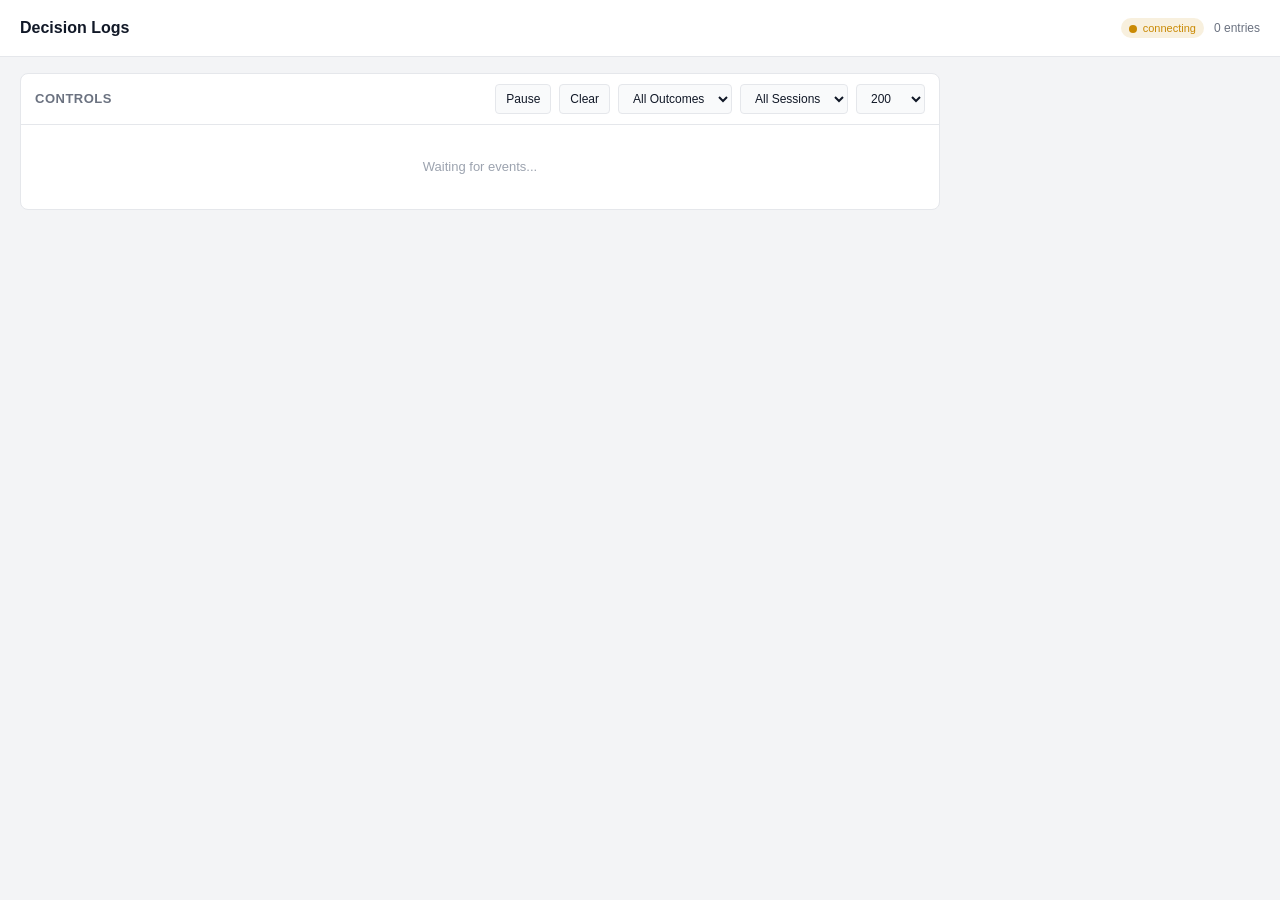
==== pages/logs/index.html @ 5bb2e0a4 "feat: v2.3.0 配置分组重构 / Pages 自定义页面 / 平滑迁移 - 91 个扁平配置项收敛为 9 个可折叠 object 组 - 新增 Pages 页面: Control / Sta" ====
<!DOCTYPE html>
<html lang="zh-CN">
<head>
  <meta charset="UTF-8">
  <meta name="viewport" content="width=device-width, initial-scale=1.0">
  <title>kanjyou - Logs</title>
  <style>
:root {
  --bg: #111827;
  --surface: #1f2937;
  --surface2: #374151;
  --border: #2d333b;
  --text: #f3f4f6;
  --text2: #9ca3af;
  --text3: #6b7280;
  --accent: #58a6ff;
  --accent2: #3fb950;
  --warn: #d29922;
  --danger: #f85149;
  --brand: #6366f1;
  --brand-hover: #4f46e5;
  --brand-light: rgba(99,102,241,.15);
  --radius: 8px;
  --radius-sm: 4px;
  --shadow: 0 4px 24px rgba(0,0,0,.5);
  --font: -apple-system, BlinkMacSystemFont, 'Segoe UI', Roboto, Oxygen, Ubuntu, sans-serif;
  --mono: 'SF Mono', SFMono-Regular, Consolas, 'Liberation Mono', Menlo, monospace;
  --transition: 150ms ease;
}
* { margin: 0; padding: 0; box-sizing: border-box; }
body {
  font-family: var(--font);
  background: var(--bg);
  color: var(--text);
  font-size: 14px;
  line-height: 1.5;
  min-height: 100vh;
}
.page-header {
  display: flex;
  align-items: center;
  justify-content: space-between;
  padding: 16px 20px;
  border-bottom: 1px solid var(--border);
  background: var(--surface);
  position: sticky;
  top: 0;
  z-index: 10;
}
.page-header h1 {
  font-size: 16px;
  font-weight: 600;
  color: var(--text);
}
.page-header .badge {
  font-size: 11px;
  padding: 2px 8px;
  border-radius: 10px;
  font-weight: 500;
}
.badge-ok { background: rgba(63,185,80,.15); color: var(--accent2); }
.badge-warn { background: rgba(210,153,34,.15); color: var(--warn); }
.badge-err { background: rgba(248,81,73,.15); color: var(--danger); }
.container {
  padding: 16px 20px;
  max-width: 960px;
}
.card {
  background: var(--surface);
  border: 1px solid var(--border);
  border-radius: var(--radius);
  margin-bottom: 12px;
  overflow: hidden;
}
.card-header {
  display: flex;
  align-items: center;
  justify-content: space-between;
  padding: 10px 14px;
  border-bottom: 1px solid var(--border);
  font-size: 13px;
  font-weight: 600;
  color: var(--text2);
  text-transform: uppercase;
  letter-spacing: .5px;
}
.card-body {
  padding: 12px 14px;
}
.card-body.no-pad {
  padding: 0;
}
table {
  width: 100%;
  border-collapse: collapse;
  font-size: 13px;
}
th {
  text-align: left;
  padding: 8px 12px;
  color: var(--text2);
  font-weight: 500;
  font-size: 12px;
  border-bottom: 1px solid var(--border);
  white-space: nowrap;
}
td {
  padding: 8px 12px;
  border-bottom: 1px solid var(--border);
  color: var(--text);
  vertical-align: middle;
}
tr:last-child td { border-bottom: none; }
tr:hover td { background: rgba(255,255,255,.02); }
.mono { font-family: var(--mono); font-size: 12px; }
.text2 { color: var(--text2); }
.text3 { color: var(--text3); }
.text-accent { color: var(--accent); }
.text-ok { color: var(--accent2); }
.text-warn { color: var(--warn); }
.text-danger { color: var(--danger); }
.btn {
  display: inline-flex;
  align-items: center;
  gap: 6px;
  padding: 6px 14px;
  border-radius: var(--radius-sm);
  border: 1px solid var(--border);
  background: var(--surface2);
  color: var(--text);
  font-size: 13px;
  font-family: var(--font);
  cursor: pointer;
  transition: all var(--transition);
  white-space: nowrap;
}
.btn:hover { background: rgba(255,255,255,.08); }
.btn:active { transform: scale(.97); }
.btn-brand {
  background: var(--brand);
  border-color: var(--brand);
  color: #fff;
}
.btn-brand:hover { background: var(--brand-hover); }
.btn-danger {
  background: transparent;
  border-color: var(--danger);
  color: var(--danger);
}
.btn-danger:hover { background: rgba(248,81,73,.1); }
.btn-ok {
  background: transparent;
  border-color: var(--accent2);
  color: var(--accent2);
}
.btn-ok:hover { background: rgba(63,185,80,.1); }
.btn-sm {
  padding: 3px 10px;
  font-size: 12px;
}
.btn-group {
  display: flex;
  gap: 8px;
  flex-wrap: wrap;
}
.input, select, textarea {
  padding: 6px 10px;
  border-radius: var(--radius-sm);
  border: 1px solid var(--border);
  background: var(--surface2);
  color: var(--text);
  font-size: 13px;
  font-family: var(--font);
  outline: none;
  transition: border-color var(--transition);
}
.input:focus, select:focus, textarea:focus {
  border-color: var(--brand);
}
.input::placeholder { color: var(--text3); }
.form-row {
  display: flex;
  align-items: center;
  gap: 10px;
  margin-bottom: 10px;
}
.form-label {
  font-size: 13px;
  color: var(--text2);
  min-width: 100px;
  flex-shrink: 0;
}
.form-value {
  font-size: 13px;
  color: var(--text);
}
.toggle {
  position: relative;
  display: inline-block;
  width: 40px;
  height: 22px;
  flex-shrink: 0;
}
.toggle input {
  opacity: 0;
  width: 0;
  height: 0;
}
.toggle .slider {
  position: absolute;
  cursor: pointer;
  top: 0; left: 0; right: 0; bottom: 0;
  background: var(--surface2);
  border: 1px solid var(--border);
  border-radius: 11px;
  transition: all var(--transition);
}
.toggle .slider::before {
  content: '';
  position: absolute;
  height: 16px;
  width: 16px;
  left: 2px;
  bottom: 2px;
  background: var(--text2);
  border-radius: 50%;
  transition: all var(--transition);
}
.toggle input:checked + .slider {
  background: var(--brand);
  border-color: var(--brand);
}
.toggle input:checked + .slider::before {
  transform: translateX(18px);
  background: #fff;
}
.stat-grid {
  display: grid;
  grid-template-columns: repeat(auto-fill, minmax(160px, 1fr));
  gap: 10px;
}
.stat-item {
  background: var(--surface2);
  border-radius: var(--radius-sm);
  padding: 10px 12px;
}
.stat-label {
  font-size: 11px;
  color: var(--text3);
  text-transform: uppercase;
  letter-spacing: .3px;
  margin-bottom: 4px;
}
.stat-value {
  font-size: 18px;
  font-weight: 600;
  color: var(--text);
}
.empty-state {
  text-align: center;
  padding: 32px 16px;
  color: var(--text3);
  font-size: 13px;
}
.log-entry {
  padding: 8px 12px;
  border-bottom: 1px solid var(--border);
  font-size: 12px;
  font-family: var(--mono);
  line-height: 1.6;
  word-break: break-all;
}
.log-entry:last-child { border-bottom: none; }
.log-ts { color: var(--text3); margin-right: 8px; }
.log-session { color: var(--accent); margin-right: 6px; }
.log-outcome { font-weight: 600; }
.log-outcome.allow { color: var(--accent2); }
.log-outcome.skip { color: var(--warn); }
.log-outcome.triggered { color: var(--accent2); }
.log-outcome.failed { color: var(--danger); }
.log-reason { color: var(--text2); }
.tag {
  display: inline-block;
  padding: 1px 6px;
  border-radius: 3px;
  font-size: 11px;
  font-weight: 500;
  background: var(--surface2);
  color: var(--text2);
}
.tag-private { background: rgba(88,166,255,.12); color: var(--accent); }
.tag-group { background: rgba(99,102,241,.12); color: var(--brand); }
.progress-bar {
  height: 6px;
  background: var(--surface2);
  border-radius: 3px;
  overflow: hidden;
}
.progress-fill {
  height: 100%;
  border-radius: 3px;
  transition: width .3s ease;
}
.toast-container {
  position: fixed;
  top: 16px;
  right: 16px;
  z-index: 1000;
  display: flex;
  flex-direction: column;
  gap: 8px;
}
.toast {
  padding: 10px 16px;
  border-radius: var(--radius);
  background: var(--surface);
  border: 1px solid var(--border);
  color: var(--text);
  font-size: 13px;
  box-shadow: var(--shadow);
  animation: toast-in .2s ease;
  max-width: 320px;
}
.toast-ok { border-color: var(--accent2); }
.toast-err { border-color: var(--danger); }
@keyframes toast-in {
  from { opacity: 0; transform: translateY(-8px); }
  to { opacity: 1; transform: translateY(0); }
}
.sse-dot {
  display: inline-block;
  width: 8px;
  height: 8px;
  border-radius: 50%;
  margin-right: 6px;
  vertical-align: middle;
}
.sse-dot.connected { background: var(--accent2); }
.sse-dot.disconnected { background: var(--danger); }
.sse-dot.connecting { background: var(--warn); animation: pulse 1s infinite; }
@keyframes pulse {
  0%, 100% { opacity: 1; }
  50% { opacity: .4; }
}
[data-theme="light"] {
  --bg: #f3f4f6;
  --surface: #ffffff;
  --surface2: #f9fafb;
  --border: #e5e7eb;
  --text: #111827;
  --text2: #6b7280;
  --text3: #9ca3af;
  --accent: #2563eb;
  --accent2: #16a34a;
  --warn: #ca8a04;
  --danger: #dc2626;
  --brand: #4f46e5;
  --brand-hover: #4338ca;
  --brand-light: rgba(79,70,229,.1);
  --shadow: 0 4px 24px rgba(0,0,0,.08);
}
@media (prefers-color-scheme: light) {
  :root:not([data-theme="dark"]) {
    --bg: #f3f4f6;
    --surface: #ffffff;
    --surface2: #f9fafb;
    --border: #e5e7eb;
    --text: #111827;
    --text2: #6b7280;
    --text3: #9ca3af;
    --accent: #2563eb;
    --accent2: #16a34a;
    --warn: #ca8a04;
    --danger: #dc2626;
    --brand: #4f46e5;
    --brand-hover: #4338ca;
    --brand-light: rgba(79,70,229,.1);
    --shadow: 0 4px 24px rgba(0,0,0,.08);
  }
}
@media (max-width: 640px) {
  .container { padding: 12px; }
  .page-header { padding: 12px; }
  .stat-grid { grid-template-columns: 1fr 1fr; }
  .form-row { flex-direction: column; align-items: stretch; }
  .form-label { min-width: auto; margin-bottom: 4px; }
  table { font-size: 12px; }
  th, td { padding: 6px 8px; }
}
  </style>
</head>
<body>
  <div class="page-header">
    <h1 data-i18n="logs.heading">Decision Logs</h1>
    <div style="display:flex;align-items:center;gap:10px">
      <span id="sse-indicator" class="badge badge-warn"><span class="sse-dot connecting"></span><span data-i18n="status.sse.connecting">connecting</span></span>
      <span id="log-count" class="text2" style="font-size:12px">0 entries</span>
    </div>
  </div>
  <div class="container">
    <div class="card">
      <div class="card-header">
        <span data-i18n="logs.controls.header">Controls</span>
        <div class="btn-group">
          <button class="btn btn-sm" id="btn-pause" onclick="togglePause()" data-i18n="logs.controls.pause">Pause</button>
          <button class="btn btn-sm" onclick="clearLogs()" data-i18n="logs.controls.clear">Clear</button>
          <select class="input" id="filter-outcome" onchange="applyFilter()" style="font-size:12px">
            <option value="" data-i18n="logs.controls.all_outcomes">All Outcomes</option>
            <option value="allow">allow</option>
            <option value="skip">skip</option>
            <option value="triggered">triggered</option>
            <option value="failed">failed</option>
          </select>
          <select class="input" id="filter-session" onchange="applyFilter()" style="font-size:12px">
            <option value="" data-i18n="logs.controls.all_sessions">All Sessions</option>
          </select>
          <select class="input" id="max-entries" onchange="setMaxEntries()" style="font-size:12px">
            <option value="100">100</option>
            <option value="200" selected>200</option>
            <option value="500">500</option>
            <option value="1000">1000</option>
          </select>
        </div>
      </div>
      <div class="card-body no-pad" id="log-container" style="max-height:70vh;overflow-y:auto">
        <div class="empty-state" data-i18n="logs.empty_waiting">Waiting for events...</div>
      </div>
    </div>
  </div>

  <script>
(function () {
  'use strict';

  function getSdk() { return window.AstrBotPluginPage || null; }

  var _i18nDict = {};
  var _i18nReady = false;

  function _loadI18n() {
    if (_i18nReady) return;
    var sdk = getSdk();
    var locale = (sdk && sdk.locale) || (sdk && sdk.getLocale && sdk.getLocale()) || 'zh-CN';
    if (sdk && typeof sdk.t === 'function') {
      _i18nReady = true;
      return;
    }
    var base = '../../.astrbot-plugin/i18n/';
    var url = base + locale + '.json';
    try {
      var xhr = new XMLHttpRequest();
      xhr.open('GET', url, false);
      xhr.send(null);
      if (xhr.status === 200 || xhr.status === 0) {
        _i18nDict = JSON.parse(xhr.responseText);
      }
    } catch (e) {
      console.warn('[kanjyou] i18n load failed:', e);
    }
    _i18nReady = true;
  }

  function _resolveKey(key) {
    var parts = key.split('.');
    var obj = _i18nDict;
    for (var i = 0; i < parts.length; i++) {
      if (obj && typeof obj === 'object' && parts[i] in obj) {
        obj = obj[parts[i]];
      } else {
        return undefined;
      }
    }
    return obj;
  }

  function _interpolate(str, params) {
    if (!params || typeof str !== 'string') return str;
    return str.replace(/\{(\w+)\}/g, function (_, k) {
      return params[k] != null ? params[k] : '{' + k + '}';
    });
  }

  function t(key, params) {
    _loadI18n();
    var sdk = getSdk();
    if (sdk && typeof sdk.t === 'function') {
      var val = sdk.t(key, params);
      if (val !== undefined && val !== key) return _interpolate(val, params);
    }
    var local = _resolveKey(key);
    if (local !== undefined) return _interpolate(local, params);
    return key;
  }

  function applyI18n(root) {
    var el = root || document;
    var nodes = el.querySelectorAll('[data-i18n]');
    for (var i = 0; i < nodes.length; i++) {
      var node = nodes[i];
      var key = node.getAttribute('data-i18n');
      if (!key) continue;
      var val = t(key);
      if (val !== key) node.textContent = val;
    }
    var placeholders = el.querySelectorAll('[data-i18n-placeholder]');
    for (var j = 0; j < placeholders.length; j++) {
      var pNode = placeholders[j];
      var pKey = pNode.getAttribute('data-i18n-placeholder');
      if (!pKey) continue;
      var pVal = t(pKey);
      if (pVal !== pKey) pNode.placeholder = pVal;
    }
    var titles = el.querySelectorAll('[data-i18n-title]');
    for (var k = 0; k < titles.length; k++) {
      var tNode = titles[k];
      var tKey = tNode.getAttribute('data-i18n-title');
      if (!tKey) continue;
      var tVal = t(tKey);
      if (tVal !== tKey) tNode.title = tVal;
    }
  }

  function getTheme() {
    var attr = document.documentElement.getAttribute('data-theme');
    if (attr === 'light' || attr === 'dark') return attr;
    if (window.matchMedia && window.matchMedia('(prefers-color-scheme: light)').matches) {
      return 'light';
    }
    return 'dark';
  }

  function onThemeChange(cb) {
    if (window.matchMedia) {
      window.matchMedia('(prefers-color-scheme: light)').addEventListener('change', function () {
        if (!document.documentElement.hasAttribute('data-theme')) {
          cb(getTheme());
        }
      });
    }
    var observer = new MutationObserver(function () {
      cb(getTheme());
    });
    observer.observe(document.documentElement, { attributes: true, attributeFilter: ['data-theme'] });
  }

  var KANJYOU = {
    get sdk() { return getSdk(); },
    t: t,
    applyI18n: applyI18n,
    getTheme: getTheme,
    onThemeChange: onThemeChange,

    async apiGet(path, params) {
      var sdk = getSdk();
      if (!sdk) return null;
      var ep = path.charAt(0) === '/' ? path.slice(1) : path;
      try {
        return await sdk.apiGet(ep, params || {});
      } catch (e) {
        console.error('[kanjyou] apiGet error:', ep, e);
        return null;
      }
    },

    async apiPost(path, body) {
      var sdk = getSdk();
      if (!sdk) return null;
      var ep = path.charAt(0) === '/' ? path.slice(1) : path;
      try {
        return await sdk.apiPost(ep, body || {});
      } catch (e) {
        console.error('[kanjyou] apiPost error:', ep, e);
        return null;
      }
    },

    subscribeSSE(path, onEvent, onStatus) {
      var sdk = getSdk();
      if (!sdk) return { close() {} };
      var ep = path.charAt(0) === '/' ? path.slice(1) : path;
      var closed = false;
      var handlers = {
        onMessage: function(info) {
          if (!closed) onEvent(info);
        },
        onOpen: function() {
          if (onStatus) onStatus('connected');
        },
        onError: function() {
          if (onStatus) onStatus('disconnected');
        }
      };
      try {
        sdk.subscribeSSE(ep, handlers);
      } catch (e) {
        console.error('[kanjyou] subscribeSSE error:', ep, e);
      }
      return {
        close() { closed = true; },
      };
    },

    connectSSEWithReconnect(path, onEvent, onStatus, opts) {
      var self = this;
      opts = opts || {};
      var maxDelay = opts.maxDelay || 30000;
      var baseDelay = opts.baseDelay || 1000;
      var heartbeatTimeout = opts.heartbeatTimeout || 60000;
      var handle = null;
      var delay = baseDelay;
      var timer = null;
      var heartbeatTimer = null;
      var stopped = false;

      function resetHeartbeat() {
        if (heartbeatTimer) clearTimeout(heartbeatTimer);
        heartbeatTimer = setTimeout(function() {
          if (stopped) return;
          scheduleReconnect();
        }, heartbeatTimeout);
      }

      function connect() {
        if (stopped) return;
        if (handle) { try { handle.close(); } catch(e) {} }
        if (onStatus) onStatus('connecting');
        handle = self.subscribeSSE(path, function(data) {
          delay = baseDelay;
          resetHeartbeat();
          onEvent(data);
        }, onStatus);
        resetHeartbeat();
      }

      function scheduleReconnect() {
        if (stopped) return;
        if (handle) { try { handle.close(); } catch(e) {} }
        if (heartbeatTimer) clearTimeout(heartbeatTimer);
        if (onStatus) onStatus('disconnected');
        timer = setTimeout(function() {
          delay = Math.min(delay * 2, maxDelay);
          connect();
        }, delay);
      }

      connect();

      return {
        close() {
          stopped = true;
          if (timer) clearTimeout(timer);
          if (heartbeatTimer) clearTimeout(heartbeatTimer);
          if (handle) { try { handle.close(); } catch(e) {} }
        },
        reconnect() {
          if (timer) clearTimeout(timer);
          delay = baseDelay;
          connect();
        },
      };
    },

    formatDuration(seconds) {
      var s = Math.max(0, Math.floor(seconds));
      if (s < 60) return s + 's';
      if (s < 3600) return Math.floor(s / 60) + 'm' + (s % 60 ? ' ' + (s % 60) + 's' : '');
      var h = Math.floor(s / 3600);
      var m = Math.floor((s % 3600) / 60);
      return h + 'h' + (m ? ' ' + m + 'm' : '');
    },

    formatTime(ts) {
      if (!ts || ts === '-' || ts === '0' || ts === 0) return '-';
      var d = typeof ts === 'number' ? new Date(ts * 1000) : new Date(ts);
      if (isNaN(d.getTime())) return '-';
      var pad = function(n) { return String(n).padStart(2, '0'); };
      return pad(d.getHours()) + ':' + pad(d.getMinutes()) + ':' + pad(d.getSeconds());
    },

    formatDateTime(ts) {
      if (!ts || ts === '-' || ts === '0' || ts === 0) return '-';
      var d = typeof ts === 'number' ? new Date(ts * 1000) : new Date(ts);
      if (isNaN(d.getTime())) return '-';
      var pad = function(n) { return String(n).padStart(2, '0'); };
      return (
        d.getFullYear() + '-' +
        pad(d.getMonth() + 1) + '-' +
        pad(d.getDate()) + ' ' +
        pad(d.getHours()) + ':' +
        pad(d.getMinutes()) + ':' +
        pad(d.getSeconds())
      );
    },

    sessionLabel(key) {
      if (!key) return '-';
      if (key.startsWith('private:')) return 'P:' + key.slice(8);
      if (key.startsWith('group:')) return 'G:' + key.slice(6);
      return key;
    },

    sessionType(key) {
      if (!key) return '';
      if (key.startsWith('private:')) return 'private';
      if (key.startsWith('group:')) return 'group';
      return '';
    },

    moodColor(value) {
      var v = Number(value) || 0;
      if (v >= 70) return 'var(--accent2)';
      if (v >= 35) return 'var(--warn)';
      return 'var(--danger)';
    },

    moodPercent(value) {
      return Math.max(0, Math.min(100, Math.round(Number(value) || 0)));
    },

    escapeHtml(text) {
      var el = document.createElement('span');
      el.textContent = text || '';
      return el.innerHTML;
    },

    showToast(message, type) {
      var container = document.querySelector('.toast-container');
      if (!container) {
        container = document.createElement('div');
        container.className = 'toast-container';
        document.body.appendChild(container);
      }
      var toast = document.createElement('div');
      toast.className = 'toast' + (type === 'ok' ? ' toast-ok' : type === 'err' ? ' toast-err' : '');
      toast.textContent = message;
      container.appendChild(toast);
      setTimeout(function() {
        toast.style.opacity = '0';
        toast.style.transition = 'opacity .2s';
        setTimeout(function() { toast.remove(); }, 200);
      }, 3000);
    },

    now() {
      return Math.floor(Date.now() / 1000);
    },
  };

  window.KANJYOU = KANJYOU;
})();
  </script>
  <script>
    var K = window.KANJYOU;

    var logs = [];
    var paused = false;
    var maxEntries = 200;
    var filterOutcome = '';
    var filterSession = '';
    var knownSessions = {};

    function updateSSEStatus(status) {
      var el = document.getElementById('sse-indicator');
      var dot = el.querySelector('.sse-dot');
      var label = el.querySelector('[data-i18n]');
      if (status === 'connected') {
        el.className = 'badge badge-ok';
        dot.className = 'sse-dot connected';
        label.textContent = K.t('status.sse.live');
      } else if (status === 'connecting') {
        el.className = 'badge badge-warn';
        dot.className = 'sse-dot connecting';
        label.textContent = K.t('status.sse.connecting');
      } else {
        el.className = 'badge badge-err';
        dot.className = 'sse-dot disconnected';
        label.textContent = K.t('status.sse.disconnected');
      }
    }

    function handleSSEEvent(data) {
      if (!data) return;
      var payload = data.parsed != null ? data.parsed : data;

      if (payload.type === 'decision' && payload.data) {
        var d = payload.data;
        var entry = {
          ts: d.at || '',
          session: d.session_id || d.session || '-',
          outcome: d.outcome || 'skip',
          reason_codes: d.reason_codes || [],
          confidence: d.confidence,
          mode: d.mode,
          idle_sec: d.idle_sec,
          mood: d.mood,
        };

        if (!knownSessions[entry.session]) {
          knownSessions[entry.session] = true;
          updateSessionFilter();
        }

        logs.push(entry);
        if (logs.length > maxEntries) {
          logs = logs.slice(-maxEntries);
        }

        if (!paused) {
          renderLogs();
        }
        updateCount();
      }
    }

    function updateSessionFilter() {
      var select = document.getElementById('filter-session');
      var current = select.value;
      var keys = Object.keys(knownSessions).sort();
      var html = '<option value="">' + K.t('logs.controls.all_sessions') + '</option>';
      for (var i = 0; i < keys.length; i++) {
        var s = keys[i];
        html += '<option value="' + K.escapeHtml(s) + '">' + K.escapeHtml(K.sessionLabel(s)) + '</option>';
      }
      select.innerHTML = html;
      select.value = current;
    }

    function getFiltered() {
      return logs.filter(function(entry) {
        if (filterOutcome && entry.outcome !== filterOutcome) return false;
        if (filterSession && entry.session !== filterSession) return false;
        return true;
      });
    }

    function renderLogs() {
      var container = document.getElementById('log-container');
      var filtered = getFiltered();

      if (filtered.length === 0) {
        container.innerHTML = '<div class="empty-state">' + K.t('logs.empty_filtered') + '</div>';
        return;
      }

      var html = '';
      var start = Math.max(0, filtered.length - maxEntries);
      for (var i = start; i < filtered.length; i++) {
        var entry = filtered[i];
        var reasons = entry.reason_codes.join(', ');
        var conf = entry.confidence != null ? ' conf=' + entry.confidence.toFixed(2) : '';
        var idle = entry.idle_sec != null ? ' idle=' + K.formatDuration(entry.idle_sec) : '';
        var mood = entry.mood != null ? ' mood=' + Math.round(entry.mood) : '';

        html += '<div class="log-entry">' +
          '<span class="log-ts">' + K.escapeHtml(entry.ts) + '</span>' +
          '<span class="log-session">' + K.escapeHtml(K.sessionLabel(entry.session)) + '</span>' +
          '<span class="log-outcome ' + entry.outcome + '">' + K.escapeHtml(entry.outcome) + '</span>' +
          (reasons ? ' <span class="log-reason">' + K.escapeHtml(reasons) + '</span>' : '') +
          '<span class="text3">' + conf + idle + mood + '</span>' +
        '</div>';
      }

      container.innerHTML = html;
      container.scrollTop = container.scrollHeight;
    }

    function updateCount() {
      document.getElementById('log-count').textContent = K.t('logs.entries', { count: logs.length });
    }

    function togglePause() {
      paused = !paused;
      var btn = document.getElementById('btn-pause');
      btn.textContent = paused ? K.t('logs.controls.resume') : K.t('logs.controls.pause');
      btn.className = paused ? 'btn btn-sm btn-ok' : 'btn btn-sm';
      if (!paused) renderLogs();
    }

    function clearLogs() {
      logs = [];
      renderLogs();
      updateCount();
    }

    function applyFilter() {
      filterOutcome = document.getElementById('filter-outcome').value;
      filterSession = document.getElementById('filter-session').value;
      renderLogs();
    }

    function setMaxEntries() {
      maxEntries = parseInt(document.getElementById('max-entries').value, 10) || 200;
      if (logs.length > maxEntries) {
        logs = logs.slice(-maxEntries);
      }
      renderLogs();
      updateCount();
    }

    function connectSSE() {
      K.connectSSEWithReconnect('events', handleSSEEvent, updateSSEStatus);
    }

    async function loadRecentHistory() {
      var resp = await K.apiGet('status');
      var d = resp && resp.data ? resp.data : resp;
      if (d && Array.isArray(d.recent)) {
        d.recent.forEach(function(d) {
          var entry = {
            ts: d.at || '',
            session: d.session_id || d.session || '-',
            outcome: d.outcome || 'skip',
            reason_codes: d.reason_codes || [],
            confidence: d.confidence,
            mode: d.mode,
            idle_sec: d.idle_sec,
            mood: d.mood,
          };
          logs.push(entry);
          if (!knownSessions[entry.session]) {
            knownSessions[entry.session] = true;
          }
        });
        if (logs.length > maxEntries) {
          logs = logs.slice(-maxEntries);
        }
        updateSessionFilter();
        renderLogs();
        updateCount();
      }
    }

    async function init() {
      document.title = K.t('logs.title');
      K.applyI18n();
      await loadRecentHistory();
      connectSSE();
    }

    (function waitForBridge() {
      if (window.AstrBotPluginPage) {
        var s = window.AstrBotPluginPage;
        if (typeof s.ready === 'function') {
          s.ready().then(init).catch(init);
        } else {
          init();
        }
      } else {
        setTimeout(waitForBridge, 50);
      }
    })();
  </script>
</body>
</html>
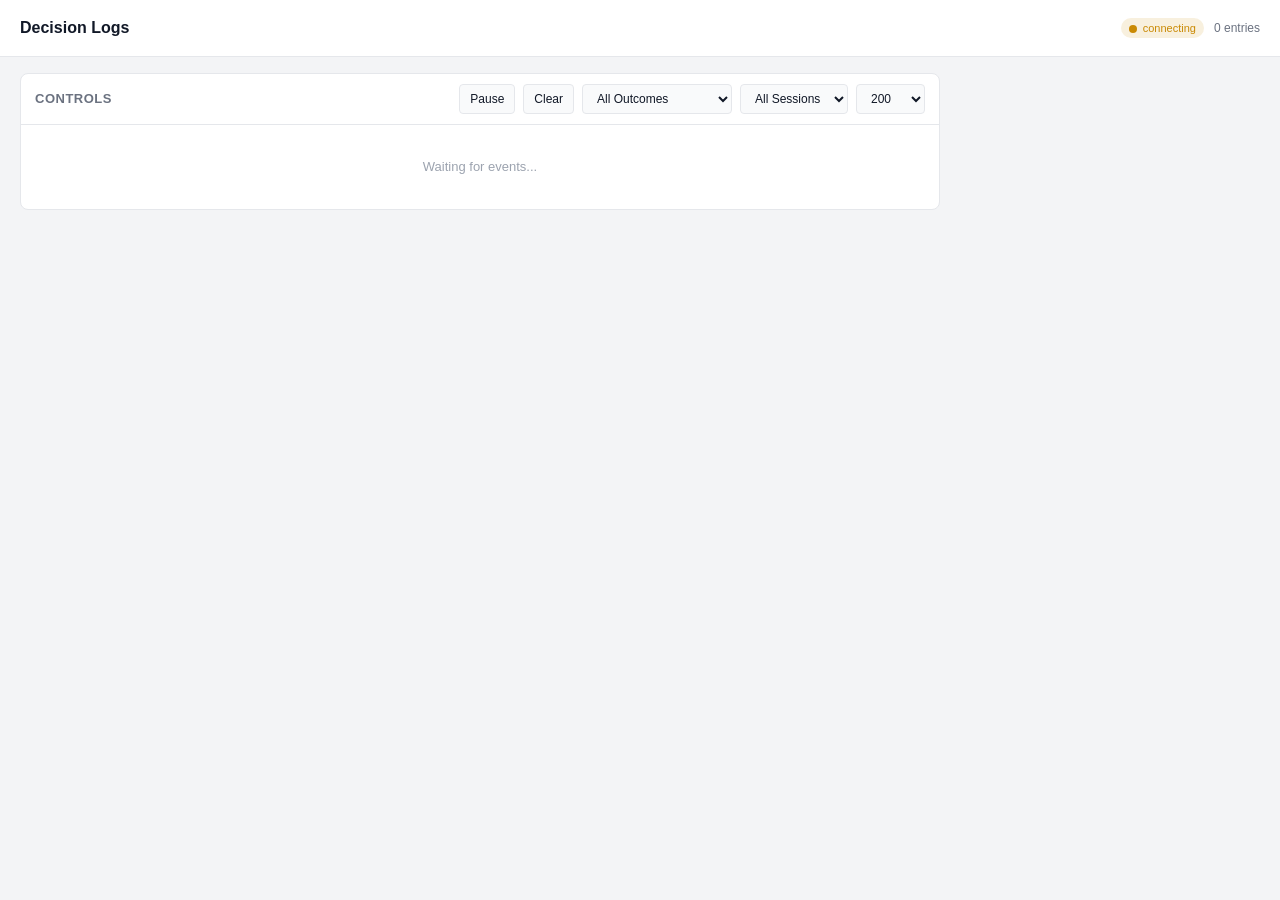
==== commit 8c22eab6: "fix(pages/logs): 结果筛选下拉显示中文说明 (v2.10.1, TMEAAA-535)" ====
--- a/pages/logs/index.html
+++ b/pages/logs/index.html
@@ -406,10 +406,10 @@
           <button class="btn btn-sm" onclick="clearLogs()" data-i18n="logs.controls.clear">Clear</button>
           <select class="input" id="filter-outcome" onchange="applyFilter()" style="font-size:12px">
             <option value="" data-i18n="logs.controls.all_outcomes">All Outcomes</option>
-            <option value="allow">allow</option>
-            <option value="skip">skip</option>
-            <option value="triggered">triggered</option>
-            <option value="failed">failed</option>
+            <option value="allow" data-i18n="logs.controls.outcome_allow">allow（放行）</option>
+            <option value="skip" data-i18n="logs.controls.outcome_skip">skip（跳过）</option>
+            <option value="triggered" data-i18n="logs.controls.outcome_triggered">triggered（已触发）</option>
+            <option value="failed" data-i18n="logs.controls.outcome_failed">failed（失败）</option>
           </select>
           <select class="input" id="filter-session" onchange="applyFilter()" style="font-size:12px">
             <option value="" data-i18n="logs.controls.all_sessions">All Sessions</option>
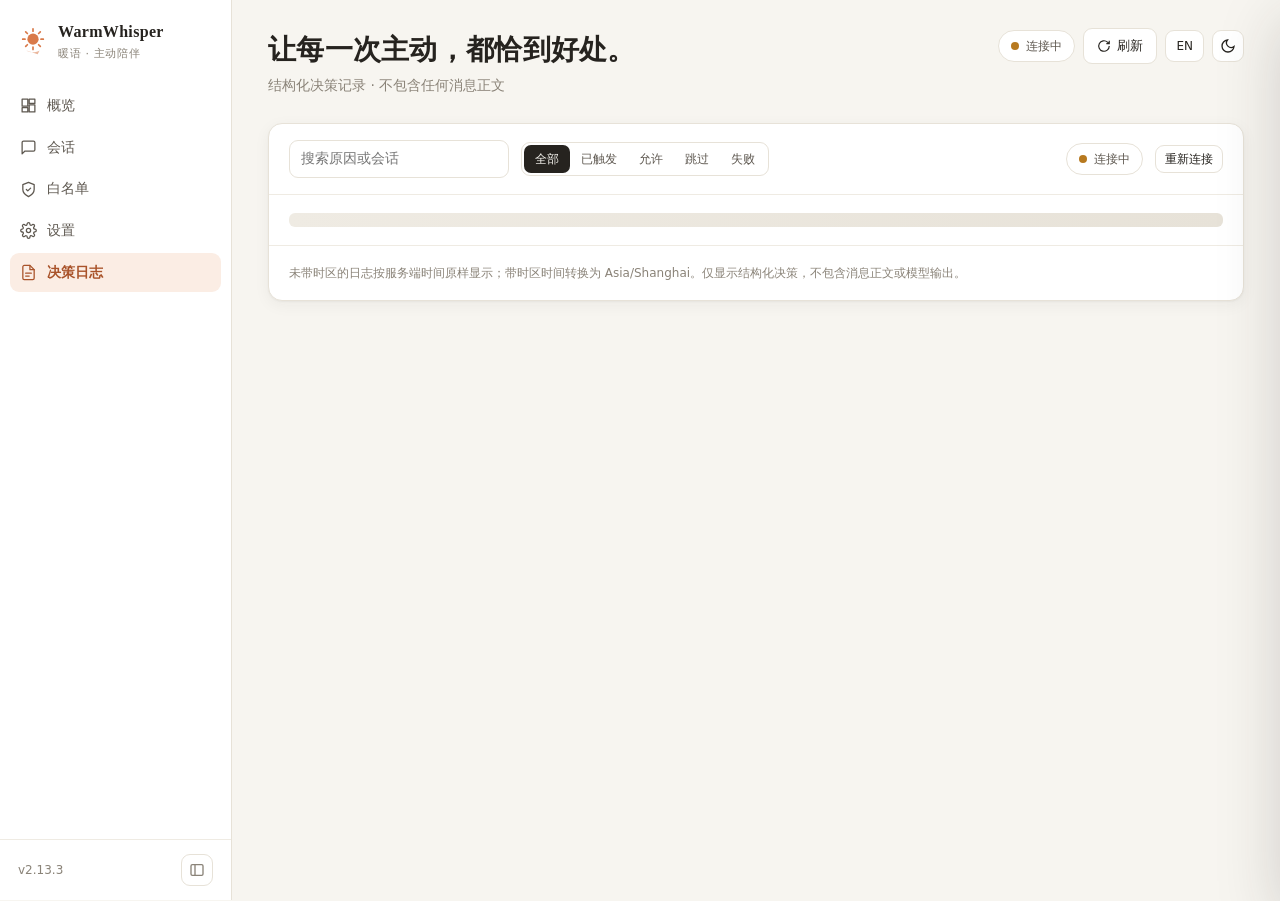
==== commit 72f29897: "fix: isolate sessions and unify proactive delivery (v2.13.3)" ====
--- a/pages/logs/index.html
+++ b/pages/logs/index.html
@@ -1,434 +1,210 @@
-<!DOCTYPE html>
-<html lang="zh-CN">
+<!doctype html>
+<html lang="zh-CN" data-page="logs">
 <head>
-  <meta charset="UTF-8">
-  <meta name="viewport" content="width=device-width, initial-scale=1.0">
-  <title>kanjyou - Logs</title>
-  <style>
-:root {
-  --bg: #111827;
-  --surface: #1f2937;
-  --surface2: #374151;
-  --border: #2d333b;
-  --text: #f3f4f6;
-  --text2: #9ca3af;
-  --text3: #6b7280;
-  --accent: #58a6ff;
-  --accent2: #3fb950;
-  --warn: #d29922;
-  --danger: #f85149;
-  --brand: #6366f1;
-  --brand-hover: #4f46e5;
-  --brand-light: rgba(99,102,241,.15);
-  --radius: 8px;
-  --radius-sm: 4px;
-  --shadow: 0 4px 24px rgba(0,0,0,.5);
-  --font: -apple-system, BlinkMacSystemFont, 'Segoe UI', Roboto, Oxygen, Ubuntu, sans-serif;
-  --mono: 'SF Mono', SFMono-Regular, Consolas, 'Liberation Mono', Menlo, monospace;
-  --transition: 150ms ease;
+<meta charset="utf-8">
+<meta name="viewport" content="width=device-width, initial-scale=1">
+<title>WarmWhisper · 暖语</title>
+<style>
+:root{
+  --bg:#F7F5F0;--card:#FFFFFF;--fg:#26231F;--fg2:#5E5850;--muted:#8A8378;--line:#E7E2D8;--line2:#EFEBE3;
+  --accent:#D97A4A;--accent-ink:#A9532A;--accent-soft:#FBEDE4;--ok:#2F9E5B;--ok-soft:#E3F4EA;--warn:#B7791F;--warn-soft:#FBF1DC;
+  --bad:#C0392B;--bad-soft:#FBE6E3;--info:#3C6E9F;--info-soft:#E4EEF7;
+  --shadow:0 1px 2px rgba(38,35,31,.04),0 4px 16px rgba(38,35,31,.05);--shadow-lg:0 20px 60px rgba(38,35,31,.18);
+  --radius:14px;--serif:"Songti SC","Noto Serif CJK SC","Source Han Serif SC","STSong",Georgia,serif;
+  --sans:system-ui,-apple-system,"PingFang SC","Hiragino Sans GB","Microsoft YaHei","Noto Sans CJK SC",sans-serif;
+  --mono:ui-monospace,SFMono-Regular,Menlo,Consolas,monospace;
 }
-* { margin: 0; padding: 0; box-sizing: border-box; }
-body {
-  font-family: var(--font);
-  background: var(--bg);
-  color: var(--text);
-  font-size: 14px;
-  line-height: 1.5;
-  min-height: 100vh;
+[data-theme=dark]{
+  --bg:#181614;--card:#211F1C;--fg:#F1ECE4;--fg2:#C6BEB2;--muted:#9A9184;--line:#36322D;--line2:#2C2925;
+  --accent:#E68A5A;--accent-ink:#F0A47B;--accent-soft:#3A2A21;--ok:#4CC27B;--ok-soft:#1E3327;--warn:#E0A847;--warn-soft:#3A3020;
+  --bad:#EF6B5C;--bad-soft:#3D2320;--info:#7FAEDB;--info-soft:#1F2C3A;--shadow:0 1px 2px rgba(0,0,0,.3),0 4px 16px rgba(0,0,0,.25);
 }
-.page-header {
-  display: flex;
-  align-items: center;
-  justify-content: space-between;
-  padding: 16px 20px;
-  border-bottom: 1px solid var(--border);
-  background: var(--surface);
-  position: sticky;
-  top: 0;
-  z-index: 10;
+*{box-sizing:border-box}
+html,body{margin:0;background:var(--bg);color:var(--fg);font-family:var(--sans);font-size:14px;line-height:1.55;-webkit-font-smoothing:antialiased}
+button,input,select{font:inherit;color:inherit}
+:focus-visible{outline:2px solid var(--accent);outline-offset:2px;border-radius:6px}
+.sr{position:absolute;width:1px;height:1px;overflow:hidden;clip:rect(0 0 0 0);white-space:nowrap}
+.app{display:flex;min-height:100vh}
+/* sidebar */
+.side{width:232px;flex:none;border-right:1px solid var(--line);background:var(--card);display:flex;flex-direction:column;position:sticky;top:0;height:100vh;transition:width .2s}
+.brand{display:flex;align-items:center;gap:10px;padding:20px 18px 18px}
+.mark{width:30px;height:30px;flex:none}
+.brand b{font-family:var(--serif);font-size:16px;letter-spacing:.02em}
+.brand small{display:block;color:var(--muted);font-size:11px;letter-spacing:.06em}
+.nav{padding:6px 10px;display:flex;flex-direction:column;gap:2px;flex:1}
+.nav button{display:flex;align-items:center;gap:10px;border:0;background:none;padding:9px 10px;border-radius:9px;cursor:pointer;color:var(--fg2);text-align:left;transition:background .15s,color .15s}
+.nav button:hover{background:var(--line2);color:var(--fg)}
+.nav button[aria-current=page]{background:var(--accent-soft);color:var(--accent-ink);font-weight:600}
+.nav svg{width:17px;height:17px;flex:none}
+.side-foot{padding:14px 18px;border-top:1px solid var(--line2);display:flex;justify-content:space-between;align-items:center;color:var(--muted);font-size:12px}
+.collapsed .side{width:64px}
+.collapsed .side .lbl,.collapsed .brand div,.collapsed .side-foot .ver{display:none}
+.iconbtn{border:1px solid var(--line);background:var(--card);border-radius:9px;width:32px;height:32px;display:inline-grid;place-items:center;cursor:pointer;transition:border-color .15s,background .15s}
+.iconbtn:hover{border-color:var(--accent)}
+.iconbtn svg{width:16px;height:16px}
+/* main */
+.main{flex:1;min-width:0;padding:28px 36px 90px;max-width:1280px}
+.top{display:flex;justify-content:space-between;gap:16px;align-items:flex-start;flex-wrap:wrap;margin-bottom:26px}
+h1{font-family:var(--serif);font-weight:600;font-size:28px;letter-spacing:.01em;margin:0 0 4px}
+.sub{color:var(--muted);margin:0}
+.tools{display:flex;gap:8px;align-items:center;flex-wrap:wrap}
+.pill{display:inline-flex;align-items:center;gap:7px;padding:6px 12px;border-radius:999px;border:1px solid var(--line);background:var(--card);font-size:12px;color:var(--fg2)}
+.dot{width:8px;height:8px;border-radius:50%;background:var(--muted)}
+.pill[data-s=live] .dot{background:var(--ok);box-shadow:0 0 0 0 var(--ok);animation:pulse 2s infinite}
+.pill[data-s=connecting] .dot{background:var(--warn)}
+.pill[data-s=offline] .dot,.pill[data-s=error] .dot{background:var(--bad)}
+.pill[data-s=demo] .dot{background:var(--accent)}
+@keyframes pulse{0%{box-shadow:0 0 0 0 color-mix(in srgb,var(--ok) 50%,transparent)}70%{box-shadow:0 0 0 7px transparent}100%{box-shadow:0 0 0 0 transparent}}
+.btn{display:inline-flex;align-items:center;gap:6px;border:1px solid var(--line);background:var(--card);padding:7px 13px;border-radius:9px;cursor:pointer;font-size:13px;transition:border-color .15s,background .15s,transform .1s}
+.btn:hover:not(:disabled){border-color:var(--accent)}
+.btn:active:not(:disabled){transform:translateY(1px)}
+.btn:disabled{opacity:.5;cursor:not-allowed}
+.btn.primary{background:var(--accent);border-color:var(--accent);color:#fff}
+.btn.primary:hover:not(:disabled){background:var(--accent-ink)}
+.btn.danger{color:var(--bad)}
+.btn.danger.solid{background:var(--bad);border-color:var(--bad);color:#fff}
+.btn svg{width:14px;height:14px}
+.btn.sm{padding:4px 9px;font-size:12px}
+.spin{animation:spin 1s linear infinite}@keyframes spin{to{transform:rotate(360deg)}}
+.banner{border:1px solid var(--line);border-radius:12px;padding:12px 16px;margin-bottom:18px;display:flex;gap:10px;align-items:flex-start;background:var(--card)}
+.banner.demo{background:var(--accent-soft);border-color:color-mix(in srgb,var(--accent) 35%,transparent);color:var(--accent-ink)}
+.banner.err{background:var(--bad-soft);border-color:color-mix(in srgb,var(--bad) 30%,transparent);color:var(--bad)}
+.banner.warn{background:var(--warn-soft);color:var(--warn);border-color:color-mix(in srgb,var(--warn) 30%,transparent)}
+.card{background:var(--card);border:1px solid var(--line);border-radius:var(--radius);box-shadow:var(--shadow)}
+.card-h{display:flex;justify-content:space-between;align-items:center;gap:12px;padding:16px 20px;border-bottom:1px solid var(--line2);flex-wrap:wrap}
+.card-h h2{font-size:15px;margin:0;font-weight:600}
+.card-b{padding:18px 20px}
+.grid4{display:grid;grid-template-columns:repeat(4,1fr);gap:14px;margin-bottom:18px}
+.stat{padding:18px 20px}
+.stat .k{color:var(--muted);font-size:12px;letter-spacing:.04em}
+.stat .v{font-family:var(--serif);font-size:32px;font-weight:600;line-height:1.2;margin-top:6px;font-variant-numeric:tabular-nums}
+.stat .h{font-size:12px;color:var(--muted)}
+.stat.bad .v{color:var(--bad)}
+.stack{display:flex;flex-direction:column;gap:18px}
+.row{display:flex;gap:12px;align-items:center;flex-wrap:wrap}
+.toggle-row{display:flex;gap:16px;align-items:center;justify-content:space-between;padding:18px 20px;flex-wrap:wrap}
+.switch{position:relative;width:44px;height:24px;border-radius:999px;background:var(--line);border:0;cursor:pointer;transition:background .2s;flex:none}
+.switch::after{content:"";position:absolute;top:3px;left:3px;width:18px;height:18px;border-radius:50%;background:#fff;box-shadow:0 1px 3px rgba(0,0,0,.2);transition:transform .2s}
+.switch[aria-checked=true]{background:var(--ok)}
+.switch[aria-checked=true]::after{transform:translateX(20px)}
+.switch:disabled{opacity:.5;cursor:not-allowed}
+.note{font-size:12px;color:var(--muted)}
+.input,select.input{border:1px solid var(--line);background:var(--card);border-radius:9px;padding:7px 11px;min-width:0;transition:border-color .15s}
+.input:focus{border-color:var(--accent);outline:none;box-shadow:0 0 0 3px var(--accent-soft)}
+.input[aria-invalid=true]{border-color:var(--bad)}
+.field{display:flex;flex-direction:column;gap:5px;min-width:0}
+.field label{font-size:12px;color:var(--fg2);font-weight:500}
+.err-t{font-size:12px;color:var(--bad);min-height:16px}
+.seg{display:inline-flex;border:1px solid var(--line);border-radius:9px;padding:2px;background:var(--card)}
+.seg button{border:0;background:none;padding:5px 11px;border-radius:7px;cursor:pointer;font-size:12px;color:var(--fg2)}
+.seg button[aria-pressed=true]{background:var(--fg);color:var(--bg)}
+table{width:100%;border-collapse:collapse}
+th{text-align:left;font-weight:500;color:var(--muted);font-size:12px;padding:10px 14px;border-bottom:1px solid var(--line2);white-space:nowrap}
+td{padding:12px 14px;border-bottom:1px solid var(--line2);vertical-align:middle}
+tbody tr{transition:background .12s}
+tbody tr:hover{background:color-mix(in srgb,var(--accent-soft) 45%,transparent)}
+tbody tr:last-child td{border-bottom:0}
+.tw{overflow-x:auto}
+.name{font-weight:600}
+.mini{font-size:12px;color:var(--muted);font-family:var(--mono)}
+.badge{display:inline-flex;align-items:center;gap:4px;font-size:11px;padding:2px 8px;border-radius:999px;background:var(--line2);color:var(--fg2);white-space:nowrap;font-weight:500}
+.badge.private{background:var(--info-soft);color:var(--info)}
+.badge.group{background:var(--accent-soft);color:var(--accent-ink)}
+.badge.ok{background:var(--ok-soft);color:var(--ok)}
+.badge.bad{background:var(--bad-soft);color:var(--bad)}
+.badge.warn{background:var(--warn-soft);color:var(--warn)}
+.mood{display:flex;align-items:center;gap:8px;min-width:130px}
+.bar{flex:1;height:6px;border-radius:99px;background:var(--line2);overflow:hidden;min-width:60px}
+.bar i{display:block;height:100%;border-radius:99px;background:linear-gradient(90deg,var(--accent),#E9B04F)}
+.num{font-variant-numeric:tabular-nums}
+.empty{padding:40px 20px;text-align:center;color:var(--muted)}
+.empty b{display:block;color:var(--fg2);font-weight:600;margin-bottom:4px}
+.skel{height:14px;border-radius:6px;background:linear-gradient(90deg,var(--line2),var(--line),var(--line2));background-size:200% 100%;animation:sk 1.2s infinite}
+@keyframes sk{to{background-position:-200% 0}}
+.dec{display:flex;gap:12px;align-items:flex-start;padding:12px 20px;border-bottom:1px solid var(--line2)}
+.dec:last-child{border-bottom:0}
+.dec .t{width:88px;flex:none;color:var(--muted);font-size:12px;font-variant-numeric:tabular-nums;padding-top:2px}
+.dec .b{flex:1;min-width:0}
+.reasons{display:flex;flex-wrap:wrap;gap:5px;margin-top:5px}
+.reason{font-size:11px;padding:2px 8px;border-radius:6px;border:1px solid var(--line);color:var(--fg2);cursor:help;background:var(--card)}
+.wl-legacy td{color:var(--muted)}
+.two{display:grid;grid-template-columns:1fr 1fr;gap:18px}
+.help{font-size:13px;color:var(--fg2);line-height:1.7}
+.help code{font-family:var(--mono);font-size:12px;background:var(--line2);padding:1px 6px;border-radius:5px}
+/* drawer & dialog */
+.scrim{position:fixed;inset:0;background:rgba(24,22,20,.35);opacity:0;pointer-events:none;transition:opacity .2s;z-index:40}
+.scrim.on{opacity:1;pointer-events:auto}
+.drawer{position:fixed;top:0;right:0;height:100%;width:min(440px,100%);background:var(--card);border-left:1px solid var(--line);box-shadow:var(--shadow-lg);transform:translateX(100%);transition:transform .25s cubic-bezier(.2,.8,.2,1);z-index:50;display:flex;flex-direction:column}
+.drawer.on{transform:none}
+.drawer-h{display:flex;justify-content:space-between;align-items:center;padding:18px 22px;border-bottom:1px solid var(--line2)}
+.drawer-b{padding:20px 22px;overflow:auto;flex:1;display:flex;flex-direction:column;gap:20px}
+.kv{display:grid;grid-template-columns:96px 1fr;gap:8px 12px;font-size:13px}
+.kv dt{color:var(--muted)}.kv dd{margin:0;word-break:break-all}
+input[type=range]{width:100%;accent-color:var(--accent)}
+dialog{border:1px solid var(--line);border-radius:16px;padding:0;background:var(--card);color:var(--fg);box-shadow:var(--shadow-lg);max-width:440px;width:calc(100% - 32px)}
+dialog::backdrop{background:rgba(24,22,20,.4)}
+.dlg-b{padding:22px 24px}
+.dlg-b h3{margin:0 0 8px;font-family:var(--serif);font-size:18px}
+.dlg-f{display:flex;justify-content:flex-end;gap:8px;padding:14px 24px;border-top:1px solid var(--line2)}
+.toasts{position:fixed;bottom:20px;right:20px;display:flex;flex-direction:column;gap:8px;z-index:60}
+.toast{background:var(--fg);color:var(--bg);padding:10px 14px;border-radius:10px;box-shadow:var(--shadow-lg);font-size:13px;animation:tin .2s;max-width:360px}
+.toast.bad{background:var(--bad);color:#fff}
+@keyframes tin{from{opacity:0;transform:translateY(8px)}}
+.tabs{display:none}
+@media (max-width:1000px){.grid4{grid-template-columns:repeat(2,1fr)}.two{grid-template-columns:1fr}}
+@media (max-width:820px){
+  .side{display:none}.main{padding:20px 16px 90px}h1{font-size:22px}
+  .tabs{display:flex;position:fixed;bottom:0;left:0;right:0;background:var(--card);border-top:1px solid var(--line);z-index:30;padding:6px 4px calc(6px + env(safe-area-inset-bottom))}
+  .tabs button{flex:1;border:0;background:none;display:flex;flex-direction:column;align-items:center;gap:2px;font-size:11px;color:var(--muted);padding:4px;cursor:pointer;border-radius:8px}
+  .tabs button[aria-current=page]{color:var(--accent-ink)}
+  .tabs svg{width:18px;height:18px}
+  .hide-m{display:none}
 }
-.page-header h1 {
-  font-size: 16px;
-  font-weight: 600;
-  color: var(--text);
+@media (max-width:640px){
+  .sessions-table,.sessions-table tbody{display:block}.sessions-table thead{display:none}
+  .sessions-table tr{display:grid;grid-template-columns:repeat(2,minmax(0,1fr));padding:10px;border-bottom:1px solid var(--line2)}
+  .sessions-table td{display:block;border:0;padding:6px;min-width:0}.sessions-table td.hide-m{display:none}
+  .sessions-table td:first-child,.sessions-table td:last-child{grid-column:1/-1}
+  .sessions-table td[data-label]::before{content:attr(data-label) " · ";color:var(--muted);font-size:12px}
+  .sessions-table .mini{overflow-wrap:anywhere}.sessions-table .mood{min-width:0}
+  .btn,.iconbtn{min-height:40px}.tools .iconbtn{min-width:40px}.toasts{bottom:82px;left:16px;right:16px}
 }
-.page-header .badge {
-  font-size: 11px;
-  padding: 2px 8px;
-  border-radius: 10px;
-  font-weight: 500;
-}
-.badge-ok { background: rgba(63,185,80,.15); color: var(--accent2); }
-.badge-warn { background: rgba(210,153,34,.15); color: var(--warn); }
-.badge-err { background: rgba(248,81,73,.15); color: var(--danger); }
-.container {
-  padding: 16px 20px;
-  max-width: 960px;
-}
-.card {
-  background: var(--surface);
-  border: 1px solid var(--border);
-  border-radius: var(--radius);
-  margin-bottom: 12px;
-  overflow: hidden;
-}
-.card-header {
-  display: flex;
-  align-items: center;
-  justify-content: space-between;
-  padding: 10px 14px;
-  border-bottom: 1px solid var(--border);
-  font-size: 13px;
-  font-weight: 600;
-  color: var(--text2);
-  text-transform: uppercase;
-  letter-spacing: .5px;
-}
-.card-body {
-  padding: 12px 14px;
-}
-.card-body.no-pad {
-  padding: 0;
-}
-table {
-  width: 100%;
-  border-collapse: collapse;
-  font-size: 13px;
-}
-th {
-  text-align: left;
-  padding: 8px 12px;
-  color: var(--text2);
-  font-weight: 500;
-  font-size: 12px;
-  border-bottom: 1px solid var(--border);
-  white-space: nowrap;
-}
-td {
-  padding: 8px 12px;
-  border-bottom: 1px solid var(--border);
-  color: var(--text);
-  vertical-align: middle;
-}
-tr:last-child td { border-bottom: none; }
-tr:hover td { background: rgba(255,255,255,.02); }
-.mono { font-family: var(--mono); font-size: 12px; }
-.text2 { color: var(--text2); }
-.text3 { color: var(--text3); }
-.text-accent { color: var(--accent); }
-.text-ok { color: var(--accent2); }
-.text-warn { color: var(--warn); }
-.text-danger { color: var(--danger); }
-.btn {
-  display: inline-flex;
-  align-items: center;
-  gap: 6px;
-  padding: 6px 14px;
-  border-radius: var(--radius-sm);
-  border: 1px solid var(--border);
-  background: var(--surface2);
-  color: var(--text);
-  font-size: 13px;
-  font-family: var(--font);
-  cursor: pointer;
-  transition: all var(--transition);
-  white-space: nowrap;
-}
-.btn:hover { background: rgba(255,255,255,.08); }
-.btn:active { transform: scale(.97); }
-.btn-brand {
-  background: var(--brand);
-  border-color: var(--brand);
-  color: #fff;
-}
-.btn-brand:hover { background: var(--brand-hover); }
-.btn-danger {
-  background: transparent;
-  border-color: var(--danger);
-  color: var(--danger);
-}
-.btn-danger:hover { background: rgba(248,81,73,.1); }
-.btn-ok {
-  background: transparent;
-  border-color: var(--accent2);
-  color: var(--accent2);
-}
-.btn-ok:hover { background: rgba(63,185,80,.1); }
-.btn-sm {
-  padding: 3px 10px;
-  font-size: 12px;
-}
-.btn-group {
-  display: flex;
-  gap: 8px;
-  flex-wrap: wrap;
-}
-.input, select, textarea {
-  padding: 6px 10px;
-  border-radius: var(--radius-sm);
-  border: 1px solid var(--border);
-  background: var(--surface2);
-  color: var(--text);
-  font-size: 13px;
-  font-family: var(--font);
-  outline: none;
-  transition: border-color var(--transition);
-}
-.input:focus, select:focus, textarea:focus {
-  border-color: var(--brand);
-}
-.input::placeholder { color: var(--text3); }
-.form-row {
-  display: flex;
-  align-items: center;
-  gap: 10px;
-  margin-bottom: 10px;
-}
-.form-label {
-  font-size: 13px;
-  color: var(--text2);
-  min-width: 100px;
-  flex-shrink: 0;
-}
-.form-value {
-  font-size: 13px;
-  color: var(--text);
-}
-.toggle {
-  position: relative;
-  display: inline-block;
-  width: 40px;
-  height: 22px;
-  flex-shrink: 0;
-}
-.toggle input {
-  opacity: 0;
-  width: 0;
-  height: 0;
-}
-.toggle .slider {
-  position: absolute;
-  cursor: pointer;
-  top: 0; left: 0; right: 0; bottom: 0;
-  background: var(--surface2);
-  border: 1px solid var(--border);
-  border-radius: 11px;
-  transition: all var(--transition);
-}
-.toggle .slider::before {
-  content: '';
-  position: absolute;
-  height: 16px;
-  width: 16px;
-  left: 2px;
-  bottom: 2px;
-  background: var(--text2);
-  border-radius: 50%;
-  transition: all var(--transition);
-}
-.toggle input:checked + .slider {
-  background: var(--brand);
-  border-color: var(--brand);
-}
-.toggle input:checked + .slider::before {
-  transform: translateX(18px);
-  background: #fff;
-}
-.stat-grid {
-  display: grid;
-  grid-template-columns: repeat(auto-fill, minmax(160px, 1fr));
-  gap: 10px;
-}
-.stat-item {
-  background: var(--surface2);
-  border-radius: var(--radius-sm);
-  padding: 10px 12px;
-}
-.stat-label {
-  font-size: 11px;
-  color: var(--text3);
-  text-transform: uppercase;
-  letter-spacing: .3px;
-  margin-bottom: 4px;
-}
-.stat-value {
-  font-size: 18px;
-  font-weight: 600;
-  color: var(--text);
-}
-.empty-state {
-  text-align: center;
-  padding: 32px 16px;
-  color: var(--text3);
-  font-size: 13px;
-}
-.log-entry {
-  padding: 8px 12px;
-  border-bottom: 1px solid var(--border);
-  font-size: 12px;
-  font-family: var(--mono);
-  line-height: 1.6;
-  word-break: break-all;
-}
-.log-entry:last-child { border-bottom: none; }
-.log-ts { color: var(--text3); margin-right: 8px; }
-.log-session { color: var(--accent); margin-right: 6px; }
-.log-outcome { font-weight: 600; }
-.log-outcome.allow { color: var(--accent2); }
-.log-outcome.skip { color: var(--warn); }
-.log-outcome.triggered { color: var(--accent2); }
-.log-outcome.failed { color: var(--danger); }
-.log-reason { color: var(--text2); }
-.tag {
-  display: inline-block;
-  padding: 1px 6px;
-  border-radius: 3px;
-  font-size: 11px;
-  font-weight: 500;
-  background: var(--surface2);
-  color: var(--text2);
-}
-.tag-private { background: rgba(88,166,255,.12); color: var(--accent); }
-.tag-group { background: rgba(99,102,241,.12); color: var(--brand); }
-.progress-bar {
-  height: 6px;
-  background: var(--surface2);
-  border-radius: 3px;
-  overflow: hidden;
-}
-.progress-fill {
-  height: 100%;
-  border-radius: 3px;
-  transition: width .3s ease;
-}
-.toast-container {
-  position: fixed;
-  top: 16px;
-  right: 16px;
-  z-index: 1000;
-  display: flex;
-  flex-direction: column;
-  gap: 8px;
-}
-.toast {
-  padding: 10px 16px;
-  border-radius: var(--radius);
-  background: var(--surface);
-  border: 1px solid var(--border);
-  color: var(--text);
-  font-size: 13px;
-  box-shadow: var(--shadow);
-  animation: toast-in .2s ease;
-  max-width: 320px;
-}
-.toast-ok { border-color: var(--accent2); }
-.toast-err { border-color: var(--danger); }
-@keyframes toast-in {
-  from { opacity: 0; transform: translateY(-8px); }
-  to { opacity: 1; transform: translateY(0); }
-}
-.sse-dot {
-  display: inline-block;
-  width: 8px;
-  height: 8px;
-  border-radius: 50%;
-  margin-right: 6px;
-  vertical-align: middle;
-}
-.sse-dot.connected { background: var(--accent2); }
-.sse-dot.disconnected { background: var(--danger); }
-.sse-dot.connecting { background: var(--warn); animation: pulse 1s infinite; }
-@keyframes pulse {
-  0%, 100% { opacity: 1; }
-  50% { opacity: .4; }
-}
-[data-theme="light"] {
-  --bg: #f3f4f6;
-  --surface: #ffffff;
-  --surface2: #f9fafb;
-  --border: #e5e7eb;
-  --text: #111827;
-  --text2: #6b7280;
-  --text3: #9ca3af;
-  --accent: #2563eb;
-  --accent2: #16a34a;
-  --warn: #ca8a04;
-  --danger: #dc2626;
-  --brand: #4f46e5;
-  --brand-hover: #4338ca;
-  --brand-light: rgba(79,70,229,.1);
-  --shadow: 0 4px 24px rgba(0,0,0,.08);
-}
-@media (prefers-color-scheme: light) {
-  :root:not([data-theme="dark"]) {
-    --bg: #f3f4f6;
-    --surface: #ffffff;
-    --surface2: #f9fafb;
-    --border: #e5e7eb;
-    --text: #111827;
-    --text2: #6b7280;
-    --text3: #9ca3af;
-    --accent: #2563eb;
-    --accent2: #16a34a;
-    --warn: #ca8a04;
-    --danger: #dc2626;
-    --brand: #4f46e5;
-    --brand-hover: #4338ca;
-    --brand-light: rgba(79,70,229,.1);
-    --shadow: 0 4px 24px rgba(0,0,0,.08);
-  }
-}
-@media (max-width: 640px) {
-  .container { padding: 12px; }
-  .page-header { padding: 12px; }
-  .stat-grid { grid-template-columns: 1fr 1fr; }
-  .form-row { flex-direction: column; align-items: stretch; }
-  .form-label { min-width: auto; margin-bottom: 4px; }
-  table { font-size: 12px; }
-  th, td { padding: 6px 8px; }
-}
-  </style>
+@media (prefers-reduced-motion:reduce){*{animation:none!important;transition:none!important}}
+</style>
 </head>
 <body>
-  <div class="page-header">
-    <h1 data-i18n="logs.heading">Decision Logs</h1>
-    <div style="display:flex;align-items:center;gap:10px">
-      <span id="sse-indicator" class="badge badge-warn"><span class="sse-dot connecting"></span><span data-i18n="status.sse.connecting">connecting</span></span>
-      <span id="log-count" class="text2" style="font-size:12px">0 entries</span>
+<div class="app" id="ww-app">
+  <aside class="side" aria-label="主导航">
+    <div class="brand">
+      <svg class="mark" viewBox="0 0 32 32" aria-hidden="true"><circle cx="16" cy="14" r="6" fill="#D97A4A"/><g stroke="#D97A4A" stroke-width="1.8" stroke-linecap="round"><path d="M16 3v2.5M16 22.5V25M5 14h2.5M24.5 14H27M8.2 6.2l1.8 1.8M22 20l1.8 1.8M23.8 6.2 22 8M10 20l-1.8 1.8"/></g><path d="M9 26c3 2.5 11 2.5 14 0l-2 4z" fill="#D97A4A" opacity=".55"/></svg>
+      <div><b>WarmWhisper</b><small>暖语 · 主动陪伴</small></div>
     </div>
-  </div>
-  <div class="container">
-    <div class="card">
-      <div class="card-header">
-        <span data-i18n="logs.controls.header">Controls</span>
-        <div class="btn-group">
-          <button class="btn btn-sm" id="btn-pause" onclick="togglePause()" data-i18n="logs.controls.pause">Pause</button>
-          <button class="btn btn-sm" onclick="clearLogs()" data-i18n="logs.controls.clear">Clear</button>
-          <select class="input" id="filter-outcome" onchange="applyFilter()" style="font-size:12px">
-            <option value="" data-i18n="logs.controls.all_outcomes">All Outcomes</option>
-            <option value="allow" data-i18n="logs.controls.outcome_allow">allow（放行）</option>
-            <option value="skip" data-i18n="logs.controls.outcome_skip">skip（跳过）</option>
-            <option value="triggered" data-i18n="logs.controls.outcome_triggered">triggered（已触发）</option>
-            <option value="failed" data-i18n="logs.controls.outcome_failed">failed（失败）</option>
-          </select>
-          <select class="input" id="filter-session" onchange="applyFilter()" style="font-size:12px">
-            <option value="" data-i18n="logs.controls.all_sessions">All Sessions</option>
-          </select>
-          <select class="input" id="max-entries" onchange="setMaxEntries()" style="font-size:12px">
-            <option value="100">100</option>
-            <option value="200" selected>200</option>
-            <option value="500">500</option>
-            <option value="1000">1000</option>
-          </select>
-        </div>
+    <nav class="nav" id="ww-nav"></nav>
+    <div class="side-foot"><span class="ver">v2.13.3</span><button class="iconbtn" id="ww-collapse" aria-label="折叠侧栏" title="折叠侧栏"><svg viewBox="0 0 24 24" fill="none" stroke="currentColor" stroke-width="2"><rect x="3" y="4" width="18" height="16" rx="2"/><path d="M9 4v16"/></svg></button></div>
+  </aside>
+  <main class="main" id="ww-main">
+    <header class="top">
+      <div><h1 id="ww-title">让每一次主动，都恰到好处。</h1><p class="sub" id="ww-sub"></p></div>
+      <div class="tools">
+        <span class="pill" id="ww-pill" data-s="connecting" role="status"><span class="dot"></span><span id="ww-pill-t">连接中</span></span>
+        <button class="btn" id="ww-refresh"><svg viewBox="0 0 24 24" fill="none" stroke="currentColor" stroke-width="2"><path d="M21 12a9 9 0 1 1-3-6.7L21 8M21 3v5h-5"/></svg><span id="ww-refresh-t">刷新</span></button>
+        <button class="iconbtn" id="ww-lang" aria-label="切换语言" title="中文 / English" style="width:auto;padding:0 10px;font-size:12px">EN</button>
+        <button class="iconbtn" id="ww-theme" aria-label="切换深色模式" title="深色模式"><svg viewBox="0 0 24 24" fill="none" stroke="currentColor" stroke-width="2"><path d="M21 12.8A9 9 0 1 1 11.2 3a7 7 0 0 0 9.8 9.8z"/></svg></button>
       </div>
-      <div class="card-body no-pad" id="log-container" style="max-height:70vh;overflow-y:auto">
-        <div class="empty-state" data-i18n="logs.empty_waiting">Waiting for events...</div>
-      </div>
-    </div>
-  </div>
-
-  <script>
+    </header>
+    <div id="ww-banners"></div>
+    <div id="ww-view"></div>
+  </main>
+  <nav class="tabs" id="ww-tabs" aria-label="移动导航"></nav>
+</div>
+<div class="scrim" id="ww-scrim"></div>
+<aside class="drawer" id="ww-drawer" role="dialog" aria-modal="true" aria-labelledby="ww-drawer-title" aria-hidden="true"></aside>
+<dialog id="ww-dlg"><form method="dialog"><div class="dlg-b"><h3 id="ww-dlg-t"></h3><div id="ww-dlg-m" class="help"></div></div><div class="dlg-f"><button class="btn" value="cancel" id="ww-dlg-c">取消</button><button class="btn primary" value="ok" id="ww-dlg-ok">确认</button></div></form></dialog>
+<div class="toasts" id="ww-toasts" aria-hidden="true"></div>
+<div class="sr" id="ww-live" aria-live="polite" role="status"></div>
+<div class="sr" id="ww-alert" aria-live="assertive" role="alert"></div>
+
+<script>
 (function () {
   'use strict';
 
@@ -579,24 +355,64 @@
       if (!sdk) return { close() {} };
       var ep = path.charAt(0) === '/' ? path.slice(1) : path;
       var closed = false;
+      var subscriptionId = null;
+      var subscriptionReady = false;
       var handlers = {
         onMessage: function(info) {
           if (!closed) onEvent(info);
         },
         onOpen: function() {
-          if (onStatus) onStatus('connected');
+          if (!closed && onStatus) onStatus('connected');
         },
         onError: function() {
-          if (onStatus) onStatus('disconnected');
+          if (!closed && onStatus) onStatus('disconnected');
         }
       };
+
+      function unsubscribe(id) {
+        if (id == null) return;
+        try {
+          var result = sdk.unsubscribeSSE(id);
+          if (result && typeof result.then === 'function') {
+            result.catch(function (e) {
+              console.error('[kanjyou] unsubscribeSSE error:', ep, e);
+            });
+          }
+        } catch (e) {
+          console.error('[kanjyou] unsubscribeSSE error:', ep, e);
+        }
+      }
+
       try {
-        sdk.subscribeSSE(ep, handlers);
+        var subscription = sdk.subscribeSSE(ep, handlers);
+        var pending = subscription && typeof subscription.then === 'function'
+          ? subscription
+          : Promise.resolve(subscription);
+        pending.then(function (id) {
+          if (closed) {
+            unsubscribe(id);
+            return;
+          }
+          subscriptionId = id;
+          subscriptionReady = true;
+        }).catch(function (e) {
+          console.error('[kanjyou] subscribeSSE error:', ep, e);
+          if (!closed && onStatus) onStatus('disconnected');
+        });
       } catch (e) {
         console.error('[kanjyou] subscribeSSE error:', ep, e);
+        if (onStatus) onStatus('disconnected');
       }
+
       return {
-        close() { closed = true; },
+        close() {
+          closed = true;
+          if (!subscriptionReady) return;
+          var id = subscriptionId;
+          subscriptionId = null;
+          subscriptionReady = false;
+          unsubscribe(id);
+        },
       };
     },
 
@@ -748,207 +564,667 @@
 
   window.KANJYOU = KANJYOU;
 })();
-  </script>
-  <script>
-    var K = window.KANJYOU;
-
-    var logs = [];
-    var paused = false;
-    var maxEntries = 200;
-    var filterOutcome = '';
-    var filterSession = '';
-    var knownSessions = {};
-
-    function updateSSEStatus(status) {
-      var el = document.getElementById('sse-indicator');
-      var dot = el.querySelector('.sse-dot');
-      var label = el.querySelector('[data-i18n]');
-      if (status === 'connected') {
-        el.className = 'badge badge-ok';
-        dot.className = 'sse-dot connected';
-        label.textContent = K.t('status.sse.live');
-      } else if (status === 'connecting') {
-        el.className = 'badge badge-warn';
-        dot.className = 'sse-dot connecting';
-        label.textContent = K.t('status.sse.connecting');
-      } else {
-        el.className = 'badge badge-err';
-        dot.className = 'sse-dot disconnected';
-        label.textContent = K.t('status.sse.disconnected');
+</script>
+<script>
+{
+const $ = (s, r = document) => r.querySelector(s);
+const esc = (v) => String(v == null ? "" : v).replace(/[&<>"']/g, (c) => ({ "&": "&amp;", "<": "&lt;", ">": "&gt;", '"': "&quot;", "'": "&#39;" }[c]));
+const qs = new URLSearchParams(location.search);
+const DEMO = qs.get("demo") === "1";
+const TZ = "Asia/Shanghai";
+const storage = {
+  getItem(key) { try { return window.localStorage.getItem(key); } catch (_) { return null; } },
+  setItem(key, value) { try { window.localStorage.setItem(key, value); } catch (_) {} },
+};
+
+/* ---------------- i18n ---------------- */
+const I18N = {
+  zh: {
+    overview: "概览", sessions: "会话", whitelist: "白名单", settings: "设置", logs: "决策日志",
+    sub_overview: "实时会话状态与今日主动情况", sub_sessions: "全部会话 · 情绪、空闲与下次触发估算", sub_whitelist: "仅白名单内的会话会收到主动消息", sub_settings: "免打扰时段、手动测试与重载", sub_logs: "结构化决策记录 · 不包含任何消息正文",
+    refresh: "刷新", live: "实时连接", connecting: "连接中", offline: "未连接", error: "连接异常", demo: "演示数据",
+    s_sessions: "会话数", s_today: "今日主动", s_wl: "白名单", s_fail: "连续失败",
+    proactive: "主动消息", proactive_note: "关闭后仅停止主动轮询；消息合并与被动回复处理仍会继续。",
+    paused_until: "暂停至", search: "搜索会话名称或 ID", all: "全部", private: "私聊", group: "群聊",
+    c_name: "会话", c_platform: "平台实例", c_type: "类型", c_mood: "情绪 / 人格", c_idle: "空闲", c_next: "下次触发", c_today: "今日", c_actions: "",
+    details: "详情", copy: "复制 ID", copied: "已复制完整 ID", recent: "最近决策", view_all: "查看全部",
+    no_sessions: "暂无会话", no_sessions_h: "插件尚未记录到任何会话。", no_match: "没有匹配的结果",
+    mood_edit: "调整情绪值", save: "保存", saving: "保存中…", test_send: "测试发送", test_warn: "这会向该会话发送一条真实消息。确定继续吗？",
+    soon: "即将", none: "—",
+  },
+  en: {
+    overview: "Overview", sessions: "Sessions", whitelist: "Whitelist", settings: "Settings", logs: "Decision log",
+    sub_overview: "Live sessions and today's proactive activity", sub_sessions: "All sessions · mood, idle time and next-trigger estimate", sub_whitelist: "Only whitelisted sessions receive proactive messages", sub_settings: "Do-not-disturb, manual test and reload", sub_logs: "Structured decisions · no message content",
+    refresh: "Refresh", live: "Live", connecting: "Connecting", offline: "Disconnected", error: "Connection error", demo: "Demo data",
+    s_sessions: "Sessions", s_today: "Proactive today", s_wl: "Whitelisted", s_fail: "Failure streak",
+    proactive: "Proactive messages", proactive_note: "Turning off only stops proactive polling; merging and passive processing continue.",
+    paused_until: "Paused until", search: "Search name or ID", all: "All", private: "Private", group: "Group",
+    c_name: "Session", c_platform: "Platform", c_type: "Type", c_mood: "Mood / persona", c_idle: "Idle", c_next: "Next trigger", c_today: "Today", c_actions: "",
+    details: "Details", copy: "Copy ID", copied: "Full ID copied", recent: "Recent decisions", view_all: "View all",
+    no_sessions: "No sessions", no_sessions_h: "The plugin hasn't recorded any sessions yet.", no_match: "No matches",
+    mood_edit: "Adjust mood", save: "Save", saving: "Saving…", test_send: "Test send", test_warn: "This sends a REAL message to this session. Continue?",
+    soon: "soon", none: "—",
+  },
+};
+let lang = storage.getItem("ww-lang") || "zh";
+const t = (k) => (I18N[lang] && I18N[lang][k]) || I18N.zh[k] || k;
+const L = (zh, en) => (lang === "en" ? en : zh);
+
+const REASONS = {
+  not_in_proactive_whitelist: ["不在主动白名单", "Not whitelisted"], waiting_next_check: ["等待下次检查", "Waiting for next check"],
+  await_human_reply: ["等待对方回应", "Awaiting human reply"], period_limit: ["已达当前时段配额", "Period quota reached"],
+  idle_not_enough: ["空闲时间不足", "Insufficient idle time"], persona_state_low: ["人格状态暂不适合主动", "Persona state suppresses proactive"],
+  group_active: ["群聊仍活跃", "Group active"], group_quiet: ["群聊已安静", "Group quiet"], probability_miss: ["本轮概率未命中", "Probability missed"],
+  probability_pass: ["本轮概率通过", "Probability passed"], missing_origin: ["缺少会话来源", "Missing session origin"],
+  night_quiet: ["夜间免打扰", "Night quiet hours"], cooldown_guard: ["冷却保护", "Cooldown guard"],
+  global_hourly_cap: ["已达全局小时上限", "Global hourly cap"], lite_veto: ["辅助模型建议暂缓", "Lite model veto"],
+  trigger_success: ["主动发送成功", "Proactive sent"], trigger_failed: ["主动发送失败", "Proactive failed"],
+  idle_long: ["空闲足够久", "Idle long enough"], idle_short: ["空闲太短", "Idle too short"], not_idle: ["对方仍活跃", "User still active"],
+  user_active: ["对方仍活跃", "User still active"], dnd: ["免打扰时段", "Do-not-disturb"], quiet_hours: ["免打扰时段", "Quiet hours"], sleep: ["免打扰时段", "Sleep window"],
+  cooldown: ["冷却中", "Cooling down"], daily_cap: ["已达今日上限", "Daily cap reached"], daily_limit: ["已达今日上限", "Daily limit reached"], rate_limit: ["频率限制", "Rate limited"],
+  not_whitelisted: ["不在白名单", "Not whitelisted"], whitelist_miss: ["不在白名单", "Not whitelisted"], disabled: ["主动已关闭", "Proactive disabled"], paused: ["已暂停", "Paused"],
+  mood_high: ["情绪积极", "Positive mood"], mood_low: ["情绪低落", "Low mood"], low_confidence: ["置信度不足", "Low confidence"], high_confidence: ["置信度高", "High confidence"],
+  model_skip: ["模型建议跳过", "Model suggested skip"], model_declined: ["模型建议跳过", "Model declined"], send_failed: ["发送失败", "Send failed"], send_error: ["发送失败", "Send failed"],
+  fail_streak: ["连续失败熔断", "Failure circuit"], manual: ["手动触发", "Manual trigger"], timing_ok: ["时机合适", "Good timing"], random_jitter: ["随机抖动", "Random jitter"],
+};
+const reasonLabel = (c) => (REASONS[c] ? L(REASONS[c][0], REASONS[c][1]) : c);
+const OUTCOME = { allow: ["允许", "Allowed", "ok"], triggered: ["已触发", "Triggered", "ok"], skip: ["跳过", "Skipped", ""], failed: ["失败", "Failed", "bad"] };
+const outcomeBadge = (o) => { const x = OUTCOME[o] || [o, o, ""]; return `<span class="badge ${x[2]}">${esc(L(x[0], x[1]))}</span>`; };
+
+/* ---------------- formatting ---------------- */
+const fmtDur = (s) => {
+  if (s == null || isNaN(s)) return t("none");
+  s = Math.max(0, Math.round(Number(s)));
+  if (s < 60) return L(`${s} 秒`, `${s}s`);
+  if (s < 3600) return L(`${Math.floor(s / 60)} 分钟`, `${Math.floor(s / 60)}m`);
+  if (s < 86400) return L(`${Math.floor(s / 3600)} 小时 ${Math.floor((s % 3600) / 60)} 分`, `${Math.floor(s / 3600)}h ${Math.floor((s % 3600) / 60)}m`);
+  return L(`${Math.floor(s / 86400)} 天`, `${Math.floor(s / 86400)}d`);
+};
+const fmtNext = (s) => (s == null || isNaN(s) ? t("none") : Number(s) <= 0 ? t("soon") : L("约 ", "~") + fmtDur(s));
+const toDate = (v) => {
+  if (v == null || v === "") return null;
+  if (typeof v === "number" || /^\d+(\.\d+)?$/.test(String(v))) { const n = Number(v); return new Date(n < 1e12 ? n * 1000 : n); }
+  const d = new Date(v); return isNaN(d) ? null : d;
+};
+const fmtTime = (v, withDate) => {
+  // Existing backend timestamps have no offset: display their server wall time unchanged.
+  if (typeof v === "string" && /^\d{4}-\d{2}-\d{2} \d{2}:\d{2}:\d{2}$/.test(v)) {
+    return withDate ? v : v.slice(5, 10).replace("-", "/") + " " + v.slice(11);
+  }
+  const d = toDate(v); if (!d) return t("none");
+  const o = { timeZone: TZ, hour: "2-digit", minute: "2-digit", second: "2-digit", hour12: false };
+  const sameDay = new Intl.DateTimeFormat("en-CA", { timeZone: TZ }).format(d) === new Intl.DateTimeFormat("en-CA", { timeZone: TZ }).format(new Date());
+  if (withDate || !sameDay) Object.assign(o, { month: "2-digit", day: "2-digit" });
+  return new Intl.DateTimeFormat(lang === "en" ? "en-GB" : "zh-CN", o).format(d);
+};
+const parseSid = (sid) => {
+  const p = String(sid || "").split(":");
+  const type = p[0] === "group" ? "group" : p[0] === "private" ? "private" : null;
+  const platform = p[1] || "";
+  const rest = p.slice(3).join(":") || p.slice(2).join(":") || sid;
+  return { type, platform, name: rest };
+};
+const parseWl = (raw, kindHint) => {
+  try {
+    const o = typeof raw === "string" ? JSON.parse(raw) : raw;
+    if (o && typeof o === "object") {
+      if (o.kind === kindHint && typeof o.platform === "string" && o.platform && typeof o.id === "string" && o.id) return { scoped: true, kind: o.kind, platform: String(o.platform), id: String(o.id), raw };
+      if (o.legacy_id != null) return { scoped: false, legacy: true, kind: kindHint, id: String(o.legacy_id), raw };
+    }
+  } catch (e) {}
+  return { scoped: false, invalid: true, kind: kindHint, raw };
+};
+
+/* ---------------- API layer ---------------- */
+/* AstrBot Plugin Pages unwraps successful API envelopes before the SDK promise
+   resolves. Keep the backend envelope supported, but only allow a bare object
+   when it exactly matches the payload contract of the requested endpoint. */
+const normalize = (body, endpoint) => {
+  if (body == null) return { ok: false, message: L("请求失败或无响应", "Request failed / no response") };
+  if (typeof body === "string") { try { body = JSON.parse(body); } catch (e) { return { ok: false, message: L("响应格式无效", "Invalid response") }; } }
+  if (body && typeof body === "object") {
+    if (body.status === "ok") {
+      const data = body.data;
+      return validPayload(endpoint, data) ? { ok: true, data } : { ok: false, message: body.message || L("响应格式无效", "Invalid response") };
+    }
+    if (body.status != null) return { ok: false, message: body.message || L("服务器返回错误", "Server returned an error") };
+    if (validPayload(endpoint, body)) return { ok: true, data: body };
+  }
+  return { ok: false, message: (body && typeof body === "object" && body.message) || L("服务器返回错误", "Server returned an error") };
+};
+function validPayload(endpoint, d) {
+  if (!d || typeof d !== "object" || Array.isArray(d)) return false;
+  if (endpoint === "status") {
+    return Array.isArray(d.sessions) && !!d.global && typeof d.global === "object" &&
+      typeof d.global.enabled === "boolean" && !!d.whitelist && typeof d.whitelist === "object" &&
+      Array.isArray(d.whitelist.private) && Array.isArray(d.whitelist.group);
+  }
+  if (endpoint === "toggle") return typeof d.enabled === "boolean";
+  if (endpoint === "test") return typeof d.triggered === "boolean" && typeof d.session_id === "string" && d.session_id !== "";
+  if (endpoint === "whitelist") return Array.isArray(d.private) && Array.isArray(d.group);
+  if (endpoint === "sleep") return typeof d.start === "string" && HHMM.test(d.start) && typeof d.end === "string" && HHMM.test(d.end);
+  if (endpoint === "mood") return typeof d.session_id === "string" && d.session_id !== "" && typeof d.mood === "number" && !isNaN(d.mood);
+  if (endpoint === "reload") return d.reloaded === true;
+  return false;
+}
+
+const ownSSE = (sdk, onData, onStatus) => {
+  let generation = 0, id = null, retry = null, closed = false;
+  const unsubscribe = (value) => { if (value == null) return; try { Promise.resolve(sdk.unsubscribeSSE(value)).catch(() => {}); } catch (_) {} };
+  const clear = () => { generation++; clearTimeout(retry); retry = null; if (id != null) { unsubscribe(id); id = null; } };
+  const open = async () => {
+    const current = ++generation;
+    onStatus("connecting");
+    const valid = () => !closed && current === generation;
+    const reconnectLater = () => {
+      if (!valid()) return;
+      onStatus("disconnected");
+      clearTimeout(retry);
+      retry = setTimeout(() => { clear(); if (!closed) open(); }, 5000);
+    };
+    try {
+      if (sdk.ready) await sdk.ready();
+      if (!valid()) return;
+      const value = await sdk.subscribeSSE("events", {
+        onMessage(message) { if (valid()) onData(message); },
+        onOpen() { if (valid()) onStatus("connected"); },
+        onError: reconnectLater,
+      });
+      if (valid()) id = value; else unsubscribe(value);
+    } catch (_) { reconnectLater(); }
+  };
+  open();
+  return { close() { closed = true; clear(); }, reconnect() { if (closed) return; clear(); open(); } };
+};
+
+const makeApi = () => {
+  if (DEMO) return demoApi();
+  const K = window.KANJYOU;
+  if (K && typeof K.apiGet === "function" && window.AstrBotPluginPage && typeof window.AstrBotPluginPage.apiGet === "function") {
+    return {
+      mode: "live",
+      get: async (e, p) => { try { if (K.sdk && K.sdk.ready) await K.sdk.ready(); return normalize(await K.apiGet(e, p), e); } catch (err) { return { ok: false, message: String(err && err.message || err) }; } },
+      post: async (e, b) => { try { if (K.sdk && K.sdk.ready) await K.sdk.ready(); return normalize(await K.apiPost(e, b), e); } catch (err) { return { ok: false, message: String(err && err.message || err) }; } },
+      sse: (onData, onStatus) => typeof K.connectSSEWithReconnect === "function" ? K.connectSSEWithReconnect("events", onData, onStatus) : window.AstrBotPluginPage ? ownSSE(window.AstrBotPluginPage, onData, onStatus) : null,
+    };
+  }
+  const sdk = window.AstrBotPluginPage;
+  if (sdk && typeof sdk.apiGet === "function") {
+    const call = async (fn, endpoint) => { try { if (sdk.ready) await sdk.ready(); return normalize(await fn(), endpoint); } catch (err) { return { ok: false, message: String(err && err.message || err) }; } };
+    return {
+      mode: "live",
+      get: (e, p) => call(() => sdk.apiGet(e, p), e),
+      post: (e, b) => call(() => sdk.apiPost(e, b), e),
+      sse: (onData, onStatus) => (typeof sdk.subscribeSSE === "function" ? ownSSE(sdk, onData, onStatus) : null),
+    };
+  }
+  return { mode: "nohost", get: async () => ({ ok: false, message: L("请在 AstrBot Plugin Pages 中打开", "Open inside AstrBot Plugin Pages") }), post: async () => ({ ok: false, message: L("请在 AstrBot Plugin Pages 中打开", "Open inside AstrBot Plugin Pages") }), sse: () => null };
+};
+
+/* ---------------- demo (only with ?demo=1) ---------------- */
+function demoApi() {
+  const now = () => Math.floor(Date.now() / 1000);
+  const db = {
+    sessions: [
+      { session_id: "private:qq-bot-A:FriendMessage:thread:42", session_type: "private", idle_sec: 5400, mood: 66, persona_state: "温暖", next_trigger_sec: 1260, today_count: 2, last_proactive_at: now() - 4100 },
+      { session_id: "group:qq-bot-A:GroupMessage:club:1088", session_type: "group", idle_sec: 860, mood: 48, persona_state: "活泼", next_trigger_sec: 3400, today_count: 1, last_proactive_at: now() - 9000 },
+      { session_id: "private:tg-main:FriendMessage:user:7731", session_type: "private", idle_sec: 21000, mood: 31, persona_state: "关切", next_trigger_sec: 0, today_count: 0, last_proactive_at: null },
+      { session_id: "private:wx-home:FriendMessage:mom", session_type: "private", idle_sec: 120, mood: 82, persona_state: "温暖", next_trigger_sec: 7200, today_count: 3, last_proactive_at: now() - 1500 },
+      { session_id: "group:tg-main:GroupMessage:readers:55", session_type: "group", idle_sec: 43000, mood: 57, persona_state: "安静", next_trigger_sec: null, today_count: 0, last_proactive_at: null },
+    ],
+    global: { enabled: true, paused_until: null, fail_streak: 1 },
+    settings: { sleep_start: "23:30", sleep_end: "08:00", timezone: "Asia/Shanghai" },
+    whitelist: {
+      private: [JSON.stringify({ kind: "private", platform: "qq-bot-A", id: "42" }), JSON.stringify({ kind: "private", platform: "wx-home", id: "mom" }), JSON.stringify({ legacy_id: "7731" })],
+      group: [JSON.stringify({ kind: "group", platform: "qq-bot-A", id: "1088" })],
+    },
+    recent: [],
+  };
+  const codesPool = [["idle_long", "timing_ok"], ["dnd"], ["cooldown"], ["user_active", "idle_short"], ["mood_low", "idle_long"], ["send_failed"], ["daily_cap"], ["not_whitelisted"], ["low_confidence"]];
+  const mk = (i, at) => { const s = db.sessions[i % db.sessions.length]; const codes = codesPool[i % codesPool.length]; const outcome = codes.includes("send_failed") ? "failed" : codes.includes("timing_ok") ? "triggered" : codes.includes("mood_low") ? "allow" : "skip"; return { session_id: s.session_id, at: new Date(at * 1000).toISOString(), outcome, reason_codes: codes, confidence: Math.round((0.5 + ((i * 37) % 50) / 100) * 100) / 100, mode: i % 3 ? "heuristic" : "llm", idle_sec: s.idle_sec, mood: s.mood }; };
+  for (let i = 0; i < 14; i++) db.recent.push(mk(i, now() - i * 640 - 30));
+  const wait = (ms) => new Promise((r) => setTimeout(r, ms));
+  const ok = (data) => ({ ok: true, data: JSON.parse(JSON.stringify(data)) });
+  const er = (m) => ({ ok: false, message: m });
+  const hhmm = /^([01]\d|2[0-3]):[0-5]\d$/;
+  return {
+    mode: "demo",
+    get: async (e) => { await wait(350); if (e === "status") return ok(db); return er("unknown endpoint"); },
+    post: async (e, b) => {
+      await wait(450);
+      if (e === "toggle") { if (typeof b.enabled !== "boolean") return er("enabled must be boolean"); db.global.enabled = b.enabled; return ok({ enabled: b.enabled }); }
+      if (e === "mood") { const s = db.sessions.find((x) => x.session_id === b.session_id); if (!s) return er("session not found"); if (!(b.value >= 0 && b.value <= 100)) return er("value out of range"); s.mood = b.value; return ok({ session_id: s.session_id, mood: s.mood }); }
+      if (e === "test") { const s = db.sessions.find((x) => x.session_id === b.session_id); if (!s) return er("session not found"); s.today_count++; db.recent.unshift({ ...mk(0, now()), session_id: s.session_id, reason_codes: ["manual"], outcome: "triggered" }); return ok({ triggered: true, session_id: s.session_id }); }
+      if (e === "sleep") { if (!hhmm.test(b.start || "") || !hhmm.test(b.end || "")) return er("invalid HH:MM"); db.settings.sleep_start = b.start; db.settings.sleep_end = b.end; return ok({ start: b.start, end: b.end }); }
+      if (e === "reload") return ok({ reloaded: true });
+      if (e === "whitelist") {
+        if (!["private", "group"].includes(b.kind) || !b.platform || !b.id) return er("kind/platform/id required");
+        const key = JSON.stringify({ kind: b.kind, platform: b.platform, id: b.id }); const list = db.whitelist[b.kind];
+        if (b.op === "add") { if (list.includes(key)) return er("already exists"); list.push(key); }
+        else if (b.op === "del") { const i = list.indexOf(key); if (i < 0) return er("entry not found"); list.splice(i, 1); }
+        else return er("bad op");
+        return ok(db.whitelist);
       }
+      return er("unknown endpoint");
+    },
+    sse: (onData, onStatus) => {
+      onStatus("live"); let n = 20;
+      const id = setInterval(() => { const r = mk(n++, now()); db.recent.unshift(r); db.recent.length = Math.min(db.recent.length, 60); onData({ data: JSON.stringify({ type: "decision", data: r }) }); }, 9000);
+      return { close() { clearInterval(id); onStatus("offline"); }, reconnect() { onStatus("live"); } };
+    },
+  };
+}
+
+/* ---------------- state ---------------- */
+let api = { mode: "pending", get: async () => ({ ok: false, message: "pending" }), post: async () => ({ ok: false, message: "pending" }), sse: () => null };
+const MUT = { get on() { return api.mode === "live" || api.mode === "demo"; } };
+const PAGE_MAP = { status: "overview", control: "settings", logs: "logs" };
+const SECTIONS = ["overview", "sessions", "whitelist", "settings", "logs"];
+const S = {
+  section: SECTIONS.includes(qs.get("section")) ? qs.get("section") : PAGE_MAP[document.documentElement.dataset.page] || "overview",
+  data: null, loading: true, loadError: null, conn: "connecting",
+  q: "", type: "all", wlKind: "all", logQ: "", logOutcome: "all", drawer: null, busy: {}, sleepSaved: null, sleepDirty: false, sleepTimezone: "",
+  wlForm: { kind: "private", platform: "", id: "" }, wlErr: {}, sleepForm: { start: "", end: "" }, sleepErr: {}, testSid: "",
+};
+let sse = null;
+const timers = new Set();
+let disposed = false, loadSequence = 0, statusRevision = 0;
+// A timed-out write may already have reached the server. Never retry it automatically.
+const request = (method, endpoint, body) => new Promise((resolve) => {
+  if (disposed) { resolve({ ok: false, message: "Page closed" }); return; }
+  let done = false;
+  const finish = result => { if (done) return; done = true; if (method === "post" && result?.ok) statusRevision++; clearTimeout(timer); timers.delete(timer); resolve(result); };
+  const timer = setTimeout(() => finish({ ok: false, message: method === "post" ? L("请求超时，操作结果未知。请刷新状态确认后再操作。", "Request timed out; the result is unknown. Refresh before trying again.") : L("读取超时，请重试。", "Read timed out. Please retry.") }), endpoint === "test" ? 120000 : 15000);
+  timers.add(timer);
+  Promise.resolve().then(() => api[method](endpoint, body)).then(finish, error => finish({ ok: false, message: String(error?.message || error) }));
+});
+
+/* ---------------- announce/toast/dialog ---------------- */
+const announce = (msg, bad) => {
+  const el = bad ? $("#ww-alert") : $("#ww-live"); el.textContent = ""; setTimeout(() => (el.textContent = msg), 30);
+  const tEl = document.createElement("div"); tEl.className = "toast" + (bad ? " bad" : ""); tEl.textContent = msg; $("#ww-toasts").appendChild(tEl);
+  const id = setTimeout(() => { tEl.remove(); timers.delete(id); }, 3800); timers.add(id);
+};
+const confirmDlg = (title, html, okText, danger) => new Promise((res) => {
+  const d = $("#ww-dlg"); if (d.open) { res(false); return; } $("#ww-dlg-t").textContent = title; $("#ww-dlg-m").innerHTML = html;
+  const ok = $("#ww-dlg-ok"); ok.textContent = okText || L("确认", "Confirm"); ok.className = "btn " + (danger ? "danger solid" : "primary");
+  $("#ww-dlg-c").textContent = L("取消", "Cancel");
+  d.returnValue = ""; d.onclose = () => res(d.returnValue === "ok"); d.showModal(); $("#ww-dlg-c").focus();
+});
+
+/* ---------------- icons ---------------- */
+const IC = {
+  overview: '<path d="M3 13h8V3H3zM13 21h8V11h-8zM3 21h8v-6H3zM13 3v6h8V3z"/>',
+  sessions: '<path d="M21 15a2 2 0 0 1-2 2H7l-4 4V5a2 2 0 0 1 2-2h14a2 2 0 0 1 2 2z"/>',
+  whitelist: '<path d="M12 22s8-4 8-10V5l-8-3-8 3v7c0 6 8 10 8 10z"/><path d="m9 12 2 2 4-4"/>',
+  settings: '<circle cx="12" cy="12" r="3"/><path d="M19.4 15a1.7 1.7 0 0 0 .3 1.8l.1.1a2 2 0 1 1-2.8 2.8l-.1-.1a1.7 1.7 0 0 0-1.8-.3 1.7 1.7 0 0 0-1 1.5V21a2 2 0 1 1-4 0v-.1a1.7 1.7 0 0 0-1.1-1.5 1.7 1.7 0 0 0-1.8.3l-.1.1a2 2 0 1 1-2.8-2.8l.1-.1a1.7 1.7 0 0 0 .3-1.8 1.7 1.7 0 0 0-1.5-1H3a2 2 0 1 1 0-4h.1a1.7 1.7 0 0 0 1.5-1.1 1.7 1.7 0 0 0-.3-1.8l-.1-.1a2 2 0 1 1 2.8-2.8l.1.1a1.7 1.7 0 0 0 1.8.3H9a1.7 1.7 0 0 0 1-1.5V3a2 2 0 1 1 4 0v.1a1.7 1.7 0 0 0 1 1.5 1.7 1.7 0 0 0 1.8-.3l.1-.1a2 2 0 1 1 2.8 2.8l-.1.1a1.7 1.7 0 0 0-.3 1.8V9a1.7 1.7 0 0 0 1.5 1H21a2 2 0 1 1 0 4h-.1a1.7 1.7 0 0 0-1.5 1z"/>',
+  logs: '<path d="M14 2H6a2 2 0 0 0-2 2v16a2 2 0 0 0 2 2h12a2 2 0 0 0 2-2V8z"/><path d="M14 2v6h6M8 13h8M8 17h5"/>',
+};
+const svg = (k) => `<svg viewBox="0 0 24 24" fill="none" stroke="currentColor" stroke-width="1.8" stroke-linecap="round" stroke-linejoin="round" aria-hidden="true">${IC[k]}</svg>`;
+
+/* ---------------- render ---------------- */
+const dis = (extra) => (!MUT.on || extra ? "disabled" : "");
+const renderChrome = () => {
+  if (disposed) return;
+  document.documentElement.lang = lang === "en" ? "en" : "zh-CN";
+  const nav = SECTIONS.map((s) => `<button data-nav="${s}" ${S.section === s ? 'aria-current="page"' : ""} title="${esc(t(s))}">${svg(s)}<span class="lbl">${esc(t(s))}</span></button>`).join("");
+  for (const id of ["#ww-nav", "#ww-tabs"]) { const n = $(id); if (n.dataset.navKey !== S.section + lang) { n.innerHTML = nav; n.dataset.navKey = S.section + lang; } }
+  $("#ww-title").textContent = L("让每一次主动，都恰到好处。", "Every proactive touch, just right.");
+  $("#ww-sub").textContent = t("sub_" + S.section);
+  $("#ww-refresh-t").textContent = t("refresh");
+  $("#ww-lang").textContent = lang === "en" ? "中文" : "EN";
+  const p = $("#ww-pill"); p.dataset.s = S.conn; $("#ww-pill-t").textContent = t(S.conn) || S.conn;
+  let b = "";
+  if (api.mode === "demo") b += `<div class="banner demo"><b>DEMO</b><span>${L("当前展示的是合成演示数据，所有操作仅在本页内存中生效，不会发送任何真实消息。", "Synthetic demo data. Actions only affect in-page memory; no real messages are sent.")}</span></div>`;
+  if (api.mode === "nohost") b += `<div class="banner warn"><b>${L("请在 AstrBot Plugin Pages 中打开", "Please open inside AstrBot Plugin Pages")}</b><span>${L("未检测到宿主 SDK，所有修改操作已禁用。", "Host SDK not detected; all mutations are disabled.")}</span></div>`;
+  else if (S.loadError) b += `<div class="banner err"><b>${L("加载失败", "Load failed")}</b><span>${esc(S.loadError)}</span></div>`;
+  if (api.mode === "live" && S.data && S.conn !== "live") b += `<div class="banner warn"><span>${L("实时连接中断，当前数据可能已过期。可点击刷新或前往日志页重新连接。", "Live connection unavailable; displayed data may be stale. Refresh or reconnect on the Logs page.")}</span></div>`;
+  $("#ww-banners").innerHTML = b;
+};
+
+const sessionsOf = () => (S.data && Array.isArray(S.data.sessions) ? S.data.sessions : []);
+const filteredSessions = () => {
+  const q = S.q.trim().toLowerCase();
+  return sessionsOf().filter((s) => (S.type === "all" || s.session_type === S.type) && (!q || String(s.session_id).toLowerCase().includes(q) || String(s.persona_state || "").toLowerCase().includes(q)));
+};
+const typeBadge = (tp) => tp === "group" ? `<span class="badge group">${t("group")}</span>` : tp === "private" ? `<span class="badge private">${t("private")}</span>` : `<span class="badge">?</span>`;
+const moodCell = (s) => `<div class="mood"><div class="bar" role="img" aria-label="${L("情绪", "Mood")} ${Math.round(s.mood || 0)}/100"><i style="width:${Math.max(0, Math.min(100, Number(s.mood) || 0))}%"></i></div><span class="num">${Math.round(Number(s.mood) || 0)}</span></div><div class="note">${esc(s.persona_state || t("none"))}</div>`;
+
+const sessionTable = (rows, compact) => {
+  if (S.loading && !S.data) return `<div class="card-b">${[1, 2, 3].map(() => '<div class="skel" style="margin:14px 0"></div>').join("")}</div>`;
+  if (!S.data) return `<div class="empty"><b>${L("无法获取会话", "Sessions unavailable")}</b>${L("请检查连接后点击刷新。", "Check connection and refresh.")}</div>`;
+  if (!sessionsOf().length) return `<div class="empty"><b>${t("no_sessions")}</b>${t("no_sessions_h")}</div>`;
+  if (!rows.length) return `<div class="empty"><b>${t("no_match")}</b></div>`;
+  return `<div class="tw"><table class="sessions-table"><thead><tr><th>${t("c_name")}</th><th class="hide-m">${t("c_platform")}</th><th>${t("c_type")}</th><th>${t("c_mood")}</th><th>${t("c_idle")}</th><th class="hide-m">${t("c_next")}</th><th>${t("c_today")}</th><th><span class="sr">${L("操作", "Actions")}</span></th></tr></thead><tbody>${rows.map((s) => { const p = parseSid(s.session_id); return `<tr>
+    <td><div class="name">${esc(p.name)}</div><div class="mini" title="${esc(s.session_id)}">${esc(String(s.session_id).slice(0, 28))}${String(s.session_id).length > 28 ? "…" : ""}</div></td>
+    <td class="hide-m"><span class="mini">${esc(p.platform)}</span></td><td>${typeBadge(s.session_type || p.type)}</td><td>${moodCell(s)}</td>
+    <td class="num" data-label="${t("c_idle")}">${fmtDur(s.idle_sec)}</td><td class="num hide-m">${fmtNext(s.next_trigger_sec)}</td><td class="num" data-label="${t("c_today")}">${esc(s.today_count ?? 0)}</td>
+    <td style="white-space:nowrap"><button class="btn sm" data-copy="${esc(s.session_id)}" aria-label="${t("copy")} ${esc(p.name)}">${t("copy")}</button> <button class="btn sm" data-open="${esc(s.session_id)}">${t("details")}</button></td></tr>`; }).join("")}</tbody></table></div>`;
+};
+
+const sessionFilters = () => `<div class="row"><input class="input" type="search" id="ww-q" placeholder="${esc(t("search"))}" aria-label="${esc(t("search"))}" value="${esc(S.q)}" style="width:220px"><div class="seg" role="group" aria-label="${L("类型筛选", "Type filter")}">${["all", "private", "group"].map((k) => `<button data-type="${k}" aria-pressed="${S.type === k}">${t(k)}</button>`).join("")}</div></div>`;
+
+const decisionRow = (r) => { const p = parseSid(r.session_id); return `<div class="dec"><div class="t">${fmtTime(r.at)}</div><div class="b"><div class="row" style="gap:8px">${outcomeBadge(r.outcome)}<span class="name">${esc(p.name)}</span><span class="mini">${esc(p.platform)}</span>${r.mode ? `<span class="badge">${esc(r.mode)}</span>` : ""}<span class="note num">${L("置信度", "conf.")} ${r.confidence != null ? Math.round(r.confidence * 100) + "%" : t("none")} · ${L("空闲", "idle")} ${fmtDur(r.idle_sec)} · ${L("情绪", "mood")} ${r.mood != null ? Math.round(r.mood) : t("none")}</span></div><div class="reasons">${(r.reason_codes || []).map((c) => `<span class="reason" title="${esc(c)}" tabindex="0" aria-label="${esc(reasonLabel(c))} (${esc(c)})">${esc(reasonLabel(c))}</span>`).join("") || `<span class="note">${L("无原因码", "No reason codes")}</span>`}</div></div></div>`; };
+
+const viewOverview = () => {
+  const d = S.data, ss = sessionsOf(), g = (d && d.global) || {};
+  const today = ss.reduce((a, s) => a + (Number(s.today_count) || 0), 0);
+  const entries = d && d.whitelist ? ["private", "group"].flatMap((kind) => (d.whitelist[kind] || []).map((entry) => parseWl(entry, kind))) : [];
+  const wl = d ? entries.filter((entry) => entry.scoped).length : null;
+  const unbound = entries.filter((entry) => !entry.scoped).length;
+  const v = (x) => (d ? x : "—");
+  const recent = (d && d.recent) || [];
+  return `<div class="grid4">
+    <div class="card stat"><div class="k">${t("s_sessions")}</div><div class="v">${v(ss.length)}</div><div class="h">${d ? `${ss.filter((s) => s.session_type === "private").length} ${t("private")} · ${ss.filter((s) => s.session_type === "group").length} ${t("group")}` : "&nbsp;"}</div></div>
+    <div class="card stat"><div class="k">${t("s_today")}</div><div class="v">${v(today)}</div><div class="h">${L("所有会话合计", "Sum across sessions")}</div></div>
+    <div class="card stat"><div class="k">${t("s_wl")}</div><div class="v">${v(wl)}</div><div class="h">${unbound ? L(`${unbound} 条未绑定 / 无效条目不计入`, `${unbound} unbound / invalid excluded`) : L("已绑定的私聊 + 群聊条目", "Scoped private + group entries")}</div></div>
+    <div class="card stat ${g.fail_streak > 0 ? "bad" : ""}"><div class="k">${t("s_fail")}</div><div class="v">${v(g.fail_streak ?? 0)}</div><div class="h">${g.paused_until ? `${t("paused_until")} ${fmtTime(g.paused_until, true)}` : L("未暂停", "Not paused")}</div></div>
+  </div>
+  <div class="stack">
+    <div class="card toggle-row"><div><div class="name">${t("proactive")} · <span style="color:${g.enabled ? "var(--ok)" : "var(--muted)"}">${d ? (g.enabled ? L("已开启", "On") : L("已关闭", "Off")) : "—"}</span></div><div class="note">${t("proactive_note")}</div></div>
+      <button class="switch" role="switch" id="ww-toggle" aria-label="${esc(t("proactive"))}" aria-checked="${!!g.enabled}" ${dis(!d || S.busy.toggle)}></button></div>
+    <div class="card"><div class="card-h"><h2>${t("sessions")}</h2>${sessionFilters()}</div>${sessionTable(filteredSessions())}</div>
+    <div class="card"><div class="card-h"><h2>${t("recent")}</h2><button class="btn sm" data-nav="logs">${t("view_all")} →</button></div>${recent.length ? recent.slice(0, 6).map(decisionRow).join("") : `<div class="empty"><b>${L("暂无决策", "No decisions yet")}</b></div>`}</div>
+  </div>`;
+};
+const viewSessions = () => `<div class="card"><div class="card-h"><h2>${t("sessions")} <span class="note">(${filteredSessions().length})</span></h2>${sessionFilters()}</div>${sessionTable(filteredSessions())}</div>`;
+
+const viewWhitelist = () => {
+  const w = (S.data && S.data.whitelist) || null;
+  const rows = [];
+  if (w) ["private", "group"].forEach((k) => (w[k] || []).forEach((raw) => rows.push(parseWl(raw, k))));
+  const shown = rows.filter((r) => S.wlKind === "all" || r.kind === S.wlKind);
+  const f = S.wlForm, e = S.wlErr;
+  const table = !w ? (S.loading ? `<div class="card-b"><div class="skel"></div></div>` : `<div class="empty"><b>${L("无法获取白名单", "Whitelist unavailable")}</b></div>`)
+    : !shown.length ? `<div class="empty"><b>${L("白名单为空", "Whitelist is empty")}</b>${L("未加入白名单的会话不会收到主动消息。", "Sessions not on the list won't receive proactive messages.")}</div>`
+    : `<div class="tw"><table><thead><tr><th>${t("c_type")}</th><th>${L("平台实例", "Platform instance")}</th><th>${L("原生 ID", "Native ID")}</th><th>${L("状态", "Status")}</th><th><span class="sr">${L("操作", "Actions")}</span></th></tr></thead><tbody>${shown.map((r) => r.scoped
+      ? `<tr><td>${typeBadge(r.kind)}</td><td class="mini">${esc(r.platform)}</td><td class="mini">${esc(r.id)}</td><td><span class="badge ok">${L("已绑定", "Scoped")}</span></td><td><button class="btn sm danger" data-wldel='${esc(JSON.stringify({ kind: r.kind, platform: r.platform, id: r.id }))}' ${dis(S.busy.wl)}>${L("移除", "Remove")}</button></td></tr>`
+      : `<tr class="wl-legacy"><td>${typeBadge(r.kind)}</td><td><span class="note">${L("未绑定平台", "No platform")}</span></td><td class="mini">${r.legacy ? esc(r.id) : L("无法解析", "Unparseable")}</td><td><span class="badge warn" title="${L("旧版条目，未绑定平台实例，不授予主动权限", "Legacy entry, not bound to a platform; grants no permission")}">${r.legacy ? L("未绑定 / 不授权", "Unbound / no grant") : L("格式无效", "Invalid")}</span></td><td><span class="note">${L("请在 AstrBot 插件配置中移除", "Remove in AstrBot plugin config")}</span></td></tr>`).join("")}</tbody></table></div>`;
+  const hasLegacy = rows.some((r) => !r.scoped);
+  return `<div class="stack">
+  <div class="card"><div class="card-h"><h2>${L("添加白名单", "Add entry")}</h2><span class="note">${L("必须填写确切的平台实例 ID，不支持通配", "Exact platform instance ID required — no wildcards")}</span></div>
+  <form class="card-b" id="ww-wlform" novalidate><div class="row" style="align-items:flex-start">
+    <div class="field"><label for="wl-kind">${t("c_type")}</label><select class="input" id="wl-kind" name="kind"><option value="private" ${f.kind === "private" ? "selected" : ""}>${t("private")}</option><option value="group" ${f.kind === "group" ? "selected" : ""}>${t("group")}</option></select><span class="err-t"></span></div>
+    <div class="field" style="flex:1;min-width:180px"><label for="wl-platform">${L("平台实例 ID", "Platform instance ID")} *</label><input class="input" id="wl-platform" name="platform" required placeholder="qq-bot-A" value="${esc(f.platform)}" aria-invalid="${!!e.platform}" aria-describedby="wl-platform-e"><span class="err-t" id="wl-platform-e">${esc(e.platform || "")}</span></div>
+    <div class="field" style="flex:1;min-width:180px"><label for="wl-id">${L("原生 ID", "Native ID")} *</label><input class="input" id="wl-id" name="native_id" required placeholder="10001" value="${esc(f.id)}" aria-invalid="${!!e.id}" aria-describedby="wl-id-e"><span class="err-t" id="wl-id-e">${esc(e.id || "")}</span></div>
+    <div class="field"><label>&nbsp;</label><button class="btn primary" type="submit" ${dis(S.busy.wl)}>${S.busy.wl ? L("提交中…", "Submitting…") : L("添加", "Add")}</button><span class="err-t">${esc(e.form || "")}</span></div>
+  </div><p class="note" style="margin:4px 0 0">${L("平台实例 ID 是 AstrBot 为该适配器实例配置的唯一 ID，不是适配器类型或显示名称。原生用户 / 群 ID 可能不同于线程 ID，请从平台或管理命令确认。", "Platform instance ID is the adapter instance name in AstrBot; native ID is the user/group ID on that platform. See session details for reference.")}</p></form></div>
+  <div class="card"><div class="card-h"><h2>${t("whitelist")} <span class="note">(${shown.length})</span></h2><div class="seg" role="group" aria-label="${L("类型筛选", "Type filter")}">${["all", "private", "group"].map((k) => `<button data-wlkind="${k}" aria-pressed="${S.wlKind === k}">${t(k)}</button>`).join("")}</div></div>${table}</div>
+  ${hasLegacy ? `<div class="banner warn"><span>${L("部分旧版条目未绑定平台实例，不会授予主动权限，且无法通过此页面移除。请前往 AstrBot → 插件 → WarmWhisper 配置中手动删除。", "Some legacy entries are unbound and grant no permission. They can't be removed here — delete them in AstrBot → Plugins → WarmWhisper config.")}</span></div>` : ""}
+  </div>`;
+};
+
+const viewSettings = () => {
+  const f = S.sleepForm, e = S.sleepErr, ss = sessionsOf();
+  return `<div class="two">
+  <div class="card"><div class="card-h"><h2>${L("免打扰时段", "Do-not-disturb")}</h2><span class="badge warn">${S.sleepDirty ? L("有未保存修改", "Unsaved changes") : S.sleepSaved ? L("已与服务端同步", "Synced with server") : L("当前值未知", "Current value unknown")}</span></div>
+  <form class="card-b" id="ww-sleepform" novalidate>
+    <p class="help" style="margin-top:0">${L("时段按下方插件时区生效，可跨越午夜。建议避免设置相同的开始与结束时间；时区请在 AstrBot 插件配置中修改。", "Times use the plugin timezone below and may cross midnight. Avoid setting equal start and end times. Change the timezone in AstrBot plugin settings.")}</p>
+    <div class="row" style="align-items:flex-start">
+      <div class="field"><label for="sl-start">${L("开始 (HH:MM)", "Start (HH:MM)")}</label><input class="input" id="sl-start" name="start" inputmode="numeric" placeholder="23:00" maxlength="5" value="${esc(f.start)}" ${dis(S.busy.sleep)} aria-invalid="${!!e.start}" aria-describedby="sl-start-e"><span class="err-t" id="sl-start-e">${esc(e.start || "")}</span></div>
+      <div class="field"><label for="sl-end">${L("结束 (HH:MM)", "End (HH:MM)")}</label><input class="input" id="sl-end" name="end" inputmode="numeric" placeholder="08:00" maxlength="5" value="${esc(f.end)}" ${dis(S.busy.sleep)} aria-invalid="${!!e.end}" aria-describedby="sl-end-e"><span class="err-t" id="sl-end-e">${esc(e.end || "")}</span></div>
+      <div class="field"><label>&nbsp;</label><button class="btn primary" type="submit" ${dis(S.busy.sleep)}>${S.busy.sleep ? t("saving") : t("save")}</button><button class="btn" type="button" id="ww-sleep-reset" ${dis(S.busy.sleep || !S.sleepSaved)}>${L("恢复已保存值", "Restore saved values")}</button></div>
+    </div>
+    ${S.sleepSaved ? `<p class="note">${L("服务端确认：", "Server confirmed: ")}${esc(S.sleepSaved.start)} – ${esc(S.sleepSaved.end)}（${esc(S.sleepTimezone || L("插件配置时区", "Plugin timezone"))}）</p>` : ""}
+    ${!S.sleepSaved ? `<p class="note">${L("尚未读取到当前设置。旧版后端可能不支持回显，请先在 AstrBot 配置中核对。", "Current settings have not been received. Older backends may not support readback; check AstrBot config first.")}</p>` : ""}
+    ${e.form ? `<p class="err-t">${esc(e.form)}</p>` : ""}
+  </form></div>
+  <div class="card"><div class="card-h"><h2>${L("手动测试", "Manual test")}</h2><span class="badge bad">${L("发送真实消息", "Sends a real message")}</span></div>
+  <div class="card-b"><div class="field"><label for="ww-testsid">${L("选择已有会话", "Choose an existing session")}</label><select class="input" id="ww-testsid"><option value="">${L("— 请选择 —", "— Select —")}</option>${ss.map((s) => `<option value="${esc(s.session_id)}" ${S.testSid === s.session_id ? "selected" : ""}>${esc(parseSid(s.session_id).name)} · ${esc(parseSid(s.session_id).platform)}</option>`).join("")}</select></div>
+  <div class="row" style="margin-top:12px"><button class="btn primary" id="ww-testbtn" ${dis(!S.testSid || S.busy.test)}>${S.busy.test ? L("发送中…", "Sending…") : t("test_send")}</button><span class="note">${L("会弹出二次确认，不会自动执行。", "Requires confirmation; never runs automatically.")}</span></div></div></div>
+  <div class="card"><div class="card-h"><h2>${L("启用范围", "Enable scope")}</h2></div><div class="card-b help">${L("主动消息仅会发往<b>白名单</b>中同时匹配平台实例与原生 ID 的会话。主动轮询开关位于概览页；关闭只停止主动轮询，消息合并与被动处理照常运行。", "Proactive messages only go to sessions on the <b>whitelist</b> matching both platform instance and native ID. The proactive polling switch is on Overview; turning it off only stops polling — merging and passive handling continue.")}</div></div>
+  <div class="card"><div class="card-h"><h2>${L("消息合并", "Message merging")}</h2></div><div class="card-b help">${L("此页面不提供合并开关。如需启用或关闭，请在 AstrBot → 插件 → WarmWhisper 配置中修改 <code>merge_enabled</code>，然后在下方执行重载。", "No merge switch here. Change <code>merge_enabled</code> in AstrBot → Plugins → WarmWhisper config, then reload below.")}</div></div>
+  <div class="card" style="grid-column:1/-1"><div class="toggle-row"><div><div class="name">${L("重载配置与状态", "Reload config & state")}</div><div class="note">${L("将从磁盘重新读取已持久化的配置与运行状态，未持久化的内存变更可能被覆盖。", "Re-reads persisted config and state from disk; unpersisted in-memory changes may be overwritten.")}</div></div><button class="btn" id="ww-reload" ${dis(S.busy.reload)}>${S.busy.reload ? L("重载中…", "Reloading…") : L("重载", "Reload")}</button></div></div>
+  </div>`;
+};
+
+const viewLogs = () => {
+  const all = (S.data && S.data.recent) || [];
+  const q = S.logQ.trim().toLowerCase();
+  const rows = all.filter((r) => (S.logOutcome === "all" || r.outcome === S.logOutcome) && (!q || String(r.session_id).toLowerCase().includes(q) || (r.reason_codes || []).some((c) => c.toLowerCase().includes(q) || reasonLabel(c).toLowerCase().includes(q))));
+  return `<div class="card"><div class="card-h"><div class="row"><input class="input" type="search" id="ww-logq" placeholder="${L("搜索原因或会话", "Search reason or session")}" aria-label="${L("搜索原因或会话", "Search reason or session")}" value="${esc(S.logQ)}" style="width:220px">
+    <div class="seg" role="group" aria-label="${L("结果筛选", "Outcome filter")}">${["all", "triggered", "allow", "skip", "failed"].map((k) => `<button data-out="${k}" aria-pressed="${S.logOutcome === k}">${k === "all" ? t("all") : esc(L(OUTCOME[k][0], OUTCOME[k][1]))}</button>`).join("")}</div></div>
+    <div class="row"><span class="pill" data-s="${S.conn}"><span class="dot"></span>${esc(t(S.conn))}</span><button class="btn sm" id="ww-reconnect" ${api.mode === "nohost" ? "disabled" : ""}>${L("重新连接", "Reconnect")}</button></div></div>
+    ${!S.data ? (S.loading ? `<div class="card-b"><div class="skel"></div></div>` : `<div class="empty"><b>${L("无法获取日志", "Logs unavailable")}</b></div>`) : rows.length ? rows.map(decisionRow).join("") : `<div class="empty"><b>${all.length ? t("no_match") : L("暂无决策记录", "No decisions yet")}</b></div>`}
+    <div class="card-b note" style="border-top:1px solid var(--line2)">${L("未带时区的日志按服务端时间原样显示；带时区时间转换为 Asia/Shanghai。仅显示结构化决策，不包含消息正文或模型输出。", "Unzoned log times retain server wall time; zoned times use Asia/Shanghai. Structured decisions only; no message or model text.")}</div></div>`;
+};
+
+const renderDrawer = () => {
+  const dr = $("#ww-drawer"), sc = $("#ww-scrim");
+  const s = S.drawer && sessionsOf().find((x) => x.session_id === S.drawer.sid);
+  if (!s) { $("#ww-app").inert = false; document.body.style.overflow = ""; dr.classList.remove("on"); sc.classList.remove("on"); dr.setAttribute("aria-hidden", "true"); dr.innerHTML = ""; return; }
+  $("#ww-app").inert = true;
+  document.body.style.overflow = "hidden";
+  const p = parseSid(s.session_id), m = S.drawer.mood;
+  dr.innerHTML = `<div class="drawer-h"><div><h2 id="ww-drawer-title" style="margin:0;font-size:17px;font-family:var(--serif)">${esc(p.name)}</h2><div class="row" style="gap:6px;margin-top:4px">${typeBadge(s.session_type || p.type)}<span class="mini">${esc(p.platform)}</span></div></div><button class="iconbtn" id="ww-dclose" aria-label="${L("关闭", "Close")}">✕</button></div>
+  <div class="drawer-b">
+    <dl class="kv"><dt>${L("完整 ID", "Full ID")}</dt><dd class="mini">${esc(s.session_id)} <button class="btn sm" data-copy="${esc(s.session_id)}">${t("copy")}</button></dd>
+    <dt>${L("人格状态", "Persona")}</dt><dd>${esc(s.persona_state || t("none"))}</dd><dt>${t("c_idle")}</dt><dd>${fmtDur(s.idle_sec)}</dd><dt>${t("c_next")}</dt><dd>${fmtNext(s.next_trigger_sec)}</dd>
+    <dt>${t("c_today")}</dt><dd>${esc(s.today_count ?? 0)}</dd><dt>${L("上次主动", "Last proactive")}</dt><dd>${s.last_proactive_at ? fmtTime(s.last_proactive_at, true) : t("none")}</dd></dl>
+    <form id="ww-moodform" class="card" style="padding:16px;box-shadow:none"><div class="field"><label for="ww-mood-r">${t("mood_edit")} <span class="note">(0–100)</span></label>
+      <div class="row"><input type="range" id="ww-mood-r" min="0" max="100" step="1" value="${esc(m)}" style="flex:1" aria-describedby="ww-mood-e"><input class="input num" id="ww-mood-n" type="number" min="0" max="100" step="1" value="${esc(m)}" style="width:76px" aria-label="${t("mood_edit")}" aria-invalid="${!!S.drawer.err}"></div>
+      <span class="err-t" id="ww-mood-e">${esc(S.drawer.err || "")}</span></div>
+      <button class="btn primary" type="submit" ${dis(S.busy.mood)}>${S.busy.mood ? t("saving") : t("save")}</button></form>
+    <div class="card" style="padding:16px;box-shadow:none"><div class="name">${t("test_send")}</div><p class="note">${L("立即向该会话发送一条真实的主动消息。", "Immediately sends a real proactive message to this session.")}</p><button class="btn" id="ww-dtest" ${dis(S.busy.test)}>${S.busy.test ? L("发送中…", "Sending…") : t("test_send")}</button></div>
+  </div>`;
+  if (!dr.classList.contains("on")) { dr.classList.add("on"); sc.classList.add("on"); dr.setAttribute("aria-hidden", "false"); setTimeout(() => { const c = $("#ww-dclose"); c && c.focus(); }, 50); }
+};
+
+const render = () => {
+  if (disposed) return;
+  const a = document.activeElement, aid = a && a.id, sel = a && a.selectionStart;
+  const scroll = $("#ww-drawer .drawer-b")?.scrollTop || 0;
+  renderChrome();
+  const V = { overview: viewOverview, sessions: viewSessions, whitelist: viewWhitelist, settings: viewSettings, logs: viewLogs }[S.section];
+  $("#ww-view").innerHTML = V();
+  renderDrawer();
+  if (aid) { const n = document.getElementById(aid); if (n && n !== a) { n.focus(); try { if (sel != null) n.setSelectionRange(sel, sel); } catch (e) {} } }
+  for (const [id, key] of [["ww-wlform", "wl"], ["ww-sleepform", "sleep"], ["ww-moodform", "mood"]]) { if (S.busy[key]) document.getElementById(id)?.querySelectorAll("input,select,button").forEach(n => n.disabled = true); }
+  const body = $("#ww-drawer .drawer-b"); if (body) body.scrollTop = scroll;
+};
+
+/* ---------------- data ---------------- */
+const mergeDecisions = (incoming, existing = []) => {
+  const unique = new Map();
+  for (const row of [...incoming, ...existing]) {
+    if (!row || typeof row !== "object") continue;
+    const key = JSON.stringify([row.session_id, row.at, row.outcome, row.reason_codes]);
+    if (!unique.has(key)) unique.set(key, row);
+  }
+  return [...unique.values()].sort((a, b) => (toDate(b.at)?.getTime() || 0) - (toDate(a.at)?.getTime() || 0)).slice(0, 200);
+};
+const applySettings = (settings) => {
+  if (!settings || !HHMM.test(settings.sleep_start) || !HHMM.test(settings.sleep_end)) return;
+  S.sleepSaved = { start: settings.sleep_start, end: settings.sleep_end };
+  S.sleepTimezone = typeof settings.timezone === "string" ? settings.timezone : "";
+  if (!S.sleepDirty && !S.busy.sleep) S.sleepForm = { ...S.sleepSaved };
+};
+const applyStatus = (d) => { if (!d || typeof d !== "object") return; applySettings(d.settings); S.data = { sessions: d.sessions || [], global: d.global || {}, whitelist: d.whitelist || { private: [], group: [] }, recent: mergeDecisions(d.recent || [], S.data?.recent || []) }; S.loadError = null; };
+const load = async (manual) => {
+  const sequence = ++loadSequence, revision = statusRevision;
+  S.loading = true; if (manual) { $("#ww-refresh svg").classList.add("spin"); } render();
+  const r = await request("get", "status");
+  if (disposed || sequence !== loadSequence) return;
+  S.loading = false; $("#ww-refresh svg") && $("#ww-refresh svg").classList.remove("spin");
+  if (r.ok && r.data && Array.isArray(r.data.sessions)) { if (revision === statusRevision) applyStatus(r.data); if (manual) announce(L("已刷新", "Refreshed")); }
+  else { S.loadError = r.ok ? L("响应缺少会话数据", "Response missing sessions") : r.message; if (manual || api.mode !== "nohost") announce(L("加载失败：", "Load failed: ") + S.loadError, true); }
+  softRender();
+};
+/* Unwrap SDK/facade wrappers until we reach the backend envelope {type, data}. */
+const parseMaybe = (v) => { if (typeof v !== "string") return v; try { return JSON.parse(v); } catch (e) { return undefined; } };
+const unwrapEvent = (msg) => {
+  let cur = parseMaybe(msg);
+  for (let i = 0; i < 5 && cur && typeof cur === "object"; i++) {
+    if (cur.type === "status" || cur.type === "decision") return { type: cur.type, data: parseMaybe(cur.data) };
+    if (cur.data !== undefined) { cur = parseMaybe(cur.data); continue; }
+    break;
+  }
+  // last-resort fallbacks: SDK event name, or a bare status object
+  const top = parseMaybe(msg);
+  if (top && (top.event === "status" || top.event === "decision")) return { type: top.event, data: parseMaybe(top.data) };
+  if (cur && Array.isArray(cur.sessions)) return { type: "status", data: cur };
+  return null;
+};
+/* Skip rebuilding the view while the user is editing; flush on focusout. */
+let pendingRender = false;
+const editing = () => { const a = document.activeElement; return !!(a && a.matches && (a.matches("input,select,textarea") || a.closest("form") || a.closest("#ww-drawer")) && (a.closest("#ww-view") || a.closest("#ww-drawer"))) || $("#ww-dlg").open; };
+const softRender = () => { if (editing()) { pendingRender = true; renderChrome(); } else { pendingRender = false; render(); } };
+const onEvent = (msg) => {
+  if (disposed) return;
+  try {
+    const ev = unwrapEvent(msg); if (!ev || !ev.data || typeof ev.data !== "object") return;
+    if (ev.type === "status" && Array.isArray(ev.data.sessions)) { statusRevision++; applyStatus(ev.data); softRender(); }
+    else if (ev.type === "decision" && ev.data.session_id) { if (!S.data) return; S.data.recent = mergeDecisions([ev.data], S.data.recent); if (S.section === "overview" || S.section === "logs") softRender(); }
+  } catch (e) { /* ignore malformed / unknown */ }
+};
+const onConn = (st) => { const m = { open: "live", connected: "live", live: "live", connecting: "connecting", reconnecting: "connecting", error: "error", closed: "offline", offline: "offline", disconnected: "offline" }; S.conn = api.mode === "demo" ? (st === "offline" ? "offline" : "demo") : m[st] || "connecting"; if (S.section === "logs") softRender(); else renderChrome(); };
+const connect = () => { if (sse) { try { sse.close(); } catch (e) {} } sse = api.sse(onEvent, onConn); if (!sse && api.mode !== "demo") { S.conn = "offline"; renderChrome(); } };
+
+/* ---------------- actions ---------------- */
+const setBusy = (k, v) => { S.busy[k] = v; render(); };
+const doToggle = async () => {
+  if (S.busy.toggle) return;
+  const g = S.data.global, next = !g.enabled;
+  if (!next && !(await confirmDlg(L("关闭主动消息？", "Turn off proactive messages?"), esc(t("proactive_note")), L("关闭", "Turn off"), true))) return;
+  setBusy("toggle", true); const r = await request("post", "toggle", { enabled: next }); S.busy.toggle = false;
+  if (r.ok && r.data && typeof r.data.enabled === "boolean") { S.data.global.enabled = r.data.enabled; announce(next ? L("主动消息已开启", "Proactive enabled") : L("主动消息已关闭", "Proactive disabled")); } else announce(L("切换失败：", "Toggle failed: ") + (r.message || L("响应格式无效", "Invalid response")), true);
+  render();
+};
+const doTest = async (sid) => {
+  if (S.busy.test) return;
+  const p = parseSid(sid);
+  if (!(await confirmDlg(L("发送测试消息？", "Send test message?"), `${esc(t("test_warn"))}<br><span class="mini">${esc(sid)}</span>`, L("确认发送", "Send"), true))) return;
+  setBusy("test", true); const r = await request("post", "test", { session_id: sid }); S.busy.test = false;
+  if (r.ok && r.data && r.data.triggered === true) announce(L(`已向 ${p.name} 发送测试消息`, `Test sent to ${p.name}`));
+  else if (r.ok) announce(L("服务端未触发发送（triggered=false）", "Server did not trigger (triggered=false)"), true);
+  else announce(L("测试失败：", "Test failed: ") + r.message, true);
+  render();
+};
+const copy = async (txt) => { try { await navigator.clipboard.writeText(txt); announce(t("copied")); } catch (e) { const ta = document.createElement("textarea"); ta.value = txt; document.body.appendChild(ta); ta.select(); const ok = document.execCommand("copy"); ta.remove(); announce(ok ? t("copied") : L("复制失败", "Copy failed"), !ok); } };
+const closeDrawer = () => { const sid = S.drawer && S.drawer.sid; S.drawer = null; renderDrawer(); const b = sid && document.querySelector(`[data-open="${CSS.escape(sid)}"]`); b && b.focus(); };
+const HHMM = /^([01]\d|2[0-3]):[0-5]\d$/;
+
+/* ---------------- events ---------------- */
+const on = (el, ev, fn) => { el.addEventListener(ev, fn); cleanups.push(() => el.removeEventListener(ev, fn)); };
+const cleanups = [];
+on(document, "click", async (e) => {
+  const tg = e.target.closest("button,[data-nav]"); if (!tg || tg.disabled) return;
+  if (tg.dataset.nav) { S.section = tg.dataset.nav; render(); $("#ww-main").scrollIntoView({ block: "start" }); return; }
+  if (tg.dataset.type) { S.type = tg.dataset.type; render(); return; }
+  if (tg.dataset.wlkind) { S.wlKind = tg.dataset.wlkind; render(); return; }
+  if (tg.dataset.out) { S.logOutcome = tg.dataset.out; render(); return; }
+  if (tg.dataset.copy) { copy(tg.dataset.copy); return; }
+  if (tg.dataset.open) { const s = sessionsOf().find((x) => x.session_id === tg.dataset.open); if (s) { S.drawer = { sid: s.session_id, mood: Math.round(Number(s.mood) || 0), err: "" }; renderDrawer(); } return; }
+  if (tg.dataset.wldel) {
+    if (S.busy.wl) return;
+    const x = JSON.parse(tg.dataset.wldel);
+    if (!(await confirmDlg(L("移除白名单条目？", "Remove whitelist entry?"), `${typeBadge(x.kind)} <span class="mini">${esc(x.platform)}</span> / <span class="mini">${esc(x.id)}</span><br>${L("仅移除这一条已绑定平台的条目，此会话将不再收到主动消息。", "Removes only this scoped entry; the session will stop receiving proactive messages.")}`, L("移除", "Remove"), true))) return;
+    setBusy("wl", true); const r = await request("post", "whitelist", { op: "del", kind: x.kind, platform: x.platform, id: x.id }); S.busy.wl = false;
+    if (r.ok && r.data && Array.isArray(r.data.private) && Array.isArray(r.data.group)) { S.data.whitelist = r.data; announce(L("已移除", "Removed")); } else announce(L("移除失败：", "Remove failed: ") + (r.ok ? L("响应格式无效", "Invalid response") : r.message), true);
+    render(); return;
+  }
+  switch (tg.id) {
+    case "ww-refresh": if (api.mode === "nohost" && hasHost()) boot(); else load(true); break;
+    case "ww-toggle": if (S.data) doToggle(); break;
+    case "ww-collapse": $("#ww-app").classList.toggle("collapsed"); storage.setItem("ww-col", $("#ww-app").classList.contains("collapsed") ? "1" : ""); break;
+    case "ww-lang": lang = lang === "en" ? "zh" : "en"; storage.setItem("ww-lang", lang); render(); break;
+    case "ww-theme": { const d = document.documentElement.dataset.theme === "dark" ? "" : "dark"; document.documentElement.dataset.theme = d; storage.setItem("ww-theme", d); break; }
+    case "ww-dclose": closeDrawer(); break;
+    case "ww-dtest": doTest(S.drawer.sid); break;
+    case "ww-testbtn": if (S.testSid) doTest(S.testSid); break;
+    case "ww-reconnect": if (sse && sse.reconnect) { S.conn = "connecting"; render(); sse.reconnect(); } else connect(); load(false); break;
+    case "ww-sleep-reset": S.sleepForm = { ...S.sleepSaved }; S.sleepDirty = false; S.sleepErr = {}; render(); break;
+    case "ww-reload": {
+      if (S.busy.reload) return;
+      if (!(await confirmDlg(L("重载配置与状态？", "Reload config & state?"), L("将重新读取已持久化的配置与状态，未持久化的内存变更可能丢失。", "Persisted config and state will be re-read; unpersisted changes may be lost."), L("重载", "Reload"), true))) return;
+      setBusy("reload", true); const r = await request("post", "reload", {}); S.busy.reload = false;
+      if (r.ok && r.data && r.data.reloaded === true) { announce(L("已重载", "Reloaded")); load(false); } else announce(L("重载失败：", "Reload failed: ") + (r.ok ? "reloaded≠true" : r.message), true);
+      render(); break;
     }
-
-    function handleSSEEvent(data) {
-      if (!data) return;
-      var payload = data.parsed != null ? data.parsed : data;
-
-      if (payload.type === 'decision' && payload.data) {
-        var d = payload.data;
-        var entry = {
-          ts: d.at || '',
-          session: d.session_id || d.session || '-',
-          outcome: d.outcome || 'skip',
-          reason_codes: d.reason_codes || [],
-          confidence: d.confidence,
-          mode: d.mode,
-          idle_sec: d.idle_sec,
-          mood: d.mood,
-        };
-
-        if (!knownSessions[entry.session]) {
-          knownSessions[entry.session] = true;
-          updateSessionFilter();
-        }
-
-        logs.push(entry);
-        if (logs.length > maxEntries) {
-          logs = logs.slice(-maxEntries);
-        }
-
-        if (!paused) {
-          renderLogs();
-        }
-        updateCount();
-      }
-    }
-
-    function updateSessionFilter() {
-      var select = document.getElementById('filter-session');
-      var current = select.value;
-      var keys = Object.keys(knownSessions).sort();
-      var html = '<option value="">' + K.t('logs.controls.all_sessions') + '</option>';
-      for (var i = 0; i < keys.length; i++) {
-        var s = keys[i];
-        html += '<option value="' + K.escapeHtml(s) + '">' + K.escapeHtml(K.sessionLabel(s)) + '</option>';
-      }
-      select.innerHTML = html;
-      select.value = current;
-    }
-
-    function getFiltered() {
-      return logs.filter(function(entry) {
-        if (filterOutcome && entry.outcome !== filterOutcome) return false;
-        if (filterSession && entry.session !== filterSession) return false;
-        return true;
-      });
-    }
-
-    function renderLogs() {
-      var container = document.getElementById('log-container');
-      var filtered = getFiltered();
-
-      if (filtered.length === 0) {
-        container.innerHTML = '<div class="empty-state">' + K.t('logs.empty_filtered') + '</div>';
-        return;
-      }
-
-      var html = '';
-      var start = Math.max(0, filtered.length - maxEntries);
-      for (var i = start; i < filtered.length; i++) {
-        var entry = filtered[i];
-        var reasons = entry.reason_codes.join(', ');
-        var conf = entry.confidence != null ? ' conf=' + entry.confidence.toFixed(2) : '';
-        var idle = entry.idle_sec != null ? ' idle=' + K.formatDuration(entry.idle_sec) : '';
-        var mood = entry.mood != null ? ' mood=' + Math.round(entry.mood) : '';
-
-        html += '<div class="log-entry">' +
-          '<span class="log-ts">' + K.escapeHtml(entry.ts) + '</span>' +
-          '<span class="log-session">' + K.escapeHtml(K.sessionLabel(entry.session)) + '</span>' +
-          '<span class="log-outcome ' + entry.outcome + '">' + K.escapeHtml(entry.outcome) + '</span>' +
-          (reasons ? ' <span class="log-reason">' + K.escapeHtml(reasons) + '</span>' : '') +
-          '<span class="text3">' + conf + idle + mood + '</span>' +
-        '</div>';
-      }
-
-      container.innerHTML = html;
-      container.scrollTop = container.scrollHeight;
-    }
-
-    function updateCount() {
-      document.getElementById('log-count').textContent = K.t('logs.entries', { count: logs.length });
-    }
-
-    function togglePause() {
-      paused = !paused;
-      var btn = document.getElementById('btn-pause');
-      btn.textContent = paused ? K.t('logs.controls.resume') : K.t('logs.controls.pause');
-      btn.className = paused ? 'btn btn-sm btn-ok' : 'btn btn-sm';
-      if (!paused) renderLogs();
-    }
-
-    function clearLogs() {
-      logs = [];
-      renderLogs();
-      updateCount();
-    }
-
-    function applyFilter() {
-      filterOutcome = document.getElementById('filter-outcome').value;
-      filterSession = document.getElementById('filter-session').value;
-      renderLogs();
-    }
-
-    function setMaxEntries() {
-      maxEntries = parseInt(document.getElementById('max-entries').value, 10) || 200;
-      if (logs.length > maxEntries) {
-        logs = logs.slice(-maxEntries);
-      }
-      renderLogs();
-      updateCount();
-    }
-
-    function connectSSE() {
-      K.connectSSEWithReconnect('events', handleSSEEvent, updateSSEStatus);
-    }
-
-    async function loadRecentHistory() {
-      var resp = await K.apiGet('status');
-      var d = resp && resp.data ? resp.data : resp;
-      if (d && Array.isArray(d.recent)) {
-        d.recent.forEach(function(d) {
-          var entry = {
-            ts: d.at || '',
-            session: d.session_id || d.session || '-',
-            outcome: d.outcome || 'skip',
-            reason_codes: d.reason_codes || [],
-            confidence: d.confidence,
-            mode: d.mode,
-            idle_sec: d.idle_sec,
-            mood: d.mood,
-          };
-          logs.push(entry);
-          if (!knownSessions[entry.session]) {
-            knownSessions[entry.session] = true;
-          }
-        });
-        if (logs.length > maxEntries) {
-          logs = logs.slice(-maxEntries);
-        }
-        updateSessionFilter();
-        renderLogs();
-        updateCount();
-      }
-    }
-
-    async function init() {
-      document.title = K.t('logs.title');
-      K.applyI18n();
-      await loadRecentHistory();
-      connectSSE();
-    }
-
-    (function waitForBridge() {
-      if (window.AstrBotPluginPage) {
-        var s = window.AstrBotPluginPage;
-        if (typeof s.ready === 'function') {
-          s.ready().then(init).catch(init);
-        } else {
-          init();
-        }
-      } else {
-        setTimeout(waitForBridge, 50);
-      }
-    })();
-  </script>
+  }
+});
+on($("#ww-scrim"), "click", closeDrawer);
+on(document, "keydown", (e) => {
+  if (!S.drawer || $("#ww-dlg").open) return;
+  if (e.key === "Escape") { closeDrawer(); return; }
+  if (e.key === "Tab") {
+    const controls = [...$("#ww-drawer").querySelectorAll("button:not(:disabled),input:not(:disabled),select:not(:disabled),[tabindex='0']")];
+    const first = controls[0], last = controls.at(-1);
+    if (e.shiftKey && document.activeElement === first) { e.preventDefault(); last?.focus(); }
+    else if (!e.shiftKey && document.activeElement === last) { e.preventDefault(); first?.focus(); }
+  }
+});
+on(document, "input", (e) => {
+  const id = e.target.id, v = e.target.value;
+  if (id === "ww-q") { S.q = v; render(); }
+  else if (id === "ww-logq") { S.logQ = v; render(); }
+  else if (id === "wl-platform" || id === "wl-id") { S.wlForm[id.slice(3)] = v; }
+  else if (id === "sl-start" || id === "sl-end") { S.sleepForm[id.slice(3)] = v; S.sleepDirty = true; const badge = $("#ww-sleepform")?.closest(".card")?.querySelector(".badge"); if (badge) badge.textContent = L("有未保存修改", "Unsaved changes"); }
+  else if (id === "ww-mood-r") { S.drawer.mood = Number(v); $("#ww-mood-n").value = v; }
+  else if (id === "ww-mood-n") { S.drawer.mood = v === "" ? "" : Number(v); if (v !== "" && Number(v) >= 0 && Number(v) <= 100) $("#ww-mood-r").value = v; }
+});
+on(document, "change", (e) => { if (e.target.id === "wl-kind") S.wlForm.kind = e.target.value; if (e.target.id === "ww-testsid") { S.testSid = e.target.value; render(); } });
+on(document, "submit", async (e) => {
+  const f = e.target;
+  if (!["ww-wlform", "ww-sleepform", "ww-moodform"].includes(f.getAttribute("id"))) return;
+  e.preventDefault();
+  const busyKey = { "ww-wlform": "wl", "ww-sleepform": "sleep", "ww-moodform": "mood" }[f.getAttribute("id")];
+  if (S.busy[busyKey]) return;
+  if (f.getAttribute("id") === "ww-wlform") {
+    const w = { kind: S.wlForm.kind, platform: S.wlForm.platform.trim(), id: S.wlForm.id.trim() }, err = {};
+    if (!w.platform) err.platform = L("必填：确切的平台实例 ID", "Required: exact platform instance ID");
+    else if (/[*?]/.test(w.platform) || w.platform === "all") err.platform = L("不支持通配平台", "Wildcard platforms not allowed");
+    if (!w.id) err.id = L("必填：原生 ID", "Required: native ID");
+    const key = JSON.stringify({ kind: w.kind, platform: w.platform, id: w.id });
+    if (!err.platform && !err.id && S.data && (S.data.whitelist[w.kind] || []).some((r) => { const p = parseWl(r, w.kind); return p.scoped && p.kind === w.kind && p.platform === w.platform && p.id === w.id; })) err.form = L("该条目已存在", "Entry already exists");
+    S.wlErr = err; if (Object.keys(err).length) { render(); announce(Object.values(err)[0], true); return; }
+    setBusy("wl", true); const r = await request("post", "whitelist", { op: "add", ...w }); S.busy.wl = false;
+    if (r.ok && r.data && Array.isArray(r.data.private) && Array.isArray(r.data.group)) { S.data.whitelist = r.data; S.wlForm = { kind: w.kind, platform: w.platform, id: "" }; announce(L("已添加到白名单", "Added to whitelist")); }
+    else { S.wlErr = { form: r.ok ? L("响应格式无效", "Invalid response") : r.message }; announce(L("添加失败：", "Add failed: ") + S.wlErr.form, true); }
+    render();
+  } else if (f.getAttribute("id") === "ww-sleepform") {
+    const s = { start: S.sleepForm.start.trim(), end: S.sleepForm.end.trim() }, err = {};
+    if (!HHMM.test(s.start)) err.start = L("格式应为 HH:MM，如 23:00", "Use HH:MM, e.g. 23:00");
+    if (!HHMM.test(s.end)) err.end = L("格式应为 HH:MM，如 08:00", "Use HH:MM, e.g. 08:00");
+    S.sleepErr = err; if (Object.keys(err).length) { render(); announce(Object.values(err)[0], true); return; }
+    setBusy("sleep", true); const r = await request("post", "sleep", s); S.busy.sleep = false;
+    if (r.ok && r.data && HHMM.test(r.data.start) && HHMM.test(r.data.end)) { S.sleepSaved = { start: r.data.start, end: r.data.end }; S.sleepForm = { ...S.sleepSaved }; S.sleepDirty = false; announce(L("免打扰时段已保存", "DND saved")); }
+    else { S.sleepErr = { form: r.ok ? L("响应格式无效", "Invalid response") : r.message }; announce(L("保存失败：", "Save failed: ") + S.sleepErr.form, true); }
+    render();
+  } else if (f.getAttribute("id") === "ww-moodform") {
+    if (!S.drawer) return;
+    const v = S.drawer.mood;
+    if (v === "" || isNaN(v) || v < 0 || v > 100) { S.drawer.err = L("请输入 0 到 100 之间的数值", "Enter a value between 0 and 100"); renderDrawer(); announce(S.drawer.err, true); return; }
+    const sid = S.drawer.sid; S.drawer.err = ""; setBusy("mood", true); const r = await request("post", "mood", { session_id: sid, value: Number(v) }); S.busy.mood = false;
+    if (r.ok && r.data && r.data.session_id === sid && typeof r.data.mood === "number") { const s = sessionsOf().find((x) => x.session_id === sid); if (s) s.mood = r.data.mood; if (S.drawer?.sid === sid) S.drawer.mood = Math.round(r.data.mood); announce(L("情绪值已更新为 ", "Mood updated to ") + Math.round(r.data.mood)); }
+    else { if (S.drawer?.sid === sid) S.drawer.err = r.ok ? L("响应格式无效", "Invalid response") : r.message; announce(L("保存失败：", "Save failed: ") + (S.drawer ? S.drawer.err : r.message), true); }
+    render();
+  }
+});
+window.addEventListener("pageshow", (event) => { if (event.persisted) location.reload(); });
+on(window, "pagehide", () => { disposed = true; const dialog = $("#ww-dlg"); if (dialog.open) dialog.close("cancel"); if (sse) { try { sse.close(); } catch (e) {} sse = null; } timers.forEach((x) => { clearTimeout(x); clearInterval(x); }); timers.clear(); cleanups.splice(0).forEach((f) => f()); });
+
+/* ---------------- boot ---------------- */
+if (storage.getItem("ww-theme") === "dark" || (!storage.getItem("ww-theme") && matchMedia("(prefers-color-scheme: dark)").matches && storage.getItem("ww-theme") !== "")) document.documentElement.dataset.theme = "dark";
+if (storage.getItem("ww-col") === "1") $("#ww-app").classList.add("collapsed");
+on(document, "focusout", () => { setTimeout(() => { if (pendingRender && !editing()) { pendingRender = false; render(); } }, 0); });
+const hasHost = () => !!(window.AstrBotPluginPage && typeof window.AstrBotPluginPage.apiGet === "function");
+let booted = false;
+const boot = () => {
+  if (booted && api.mode !== "nohost") return; booted = true;
+  api = makeApi();
+  if (api.mode === "nohost") { S.loading = false; S.conn = "offline"; render(); return; }
+  S.conn = api.mode === "demo" ? "demo" : "connecting"; load(false); connect();
+};
+render();
+if (DEMO || hasHost()) boot();
+else {
+  const started = Date.now();
+  const poll = setInterval(() => { if (hasHost() || Date.now() - started > 4000) { clearInterval(poll); timers.delete(poll); boot(); } }, 150);
+  timers.add(poll);
+  ["AstrBotPluginPageReady", "kanjyou:ready", "astrbot-plugin-page-ready"].forEach((n) => on(window, n, () => { if (hasHost()) { clearInterval(poll); boot(); } }));
+}
+}
+</script>
 </body>
-</html>+</html>
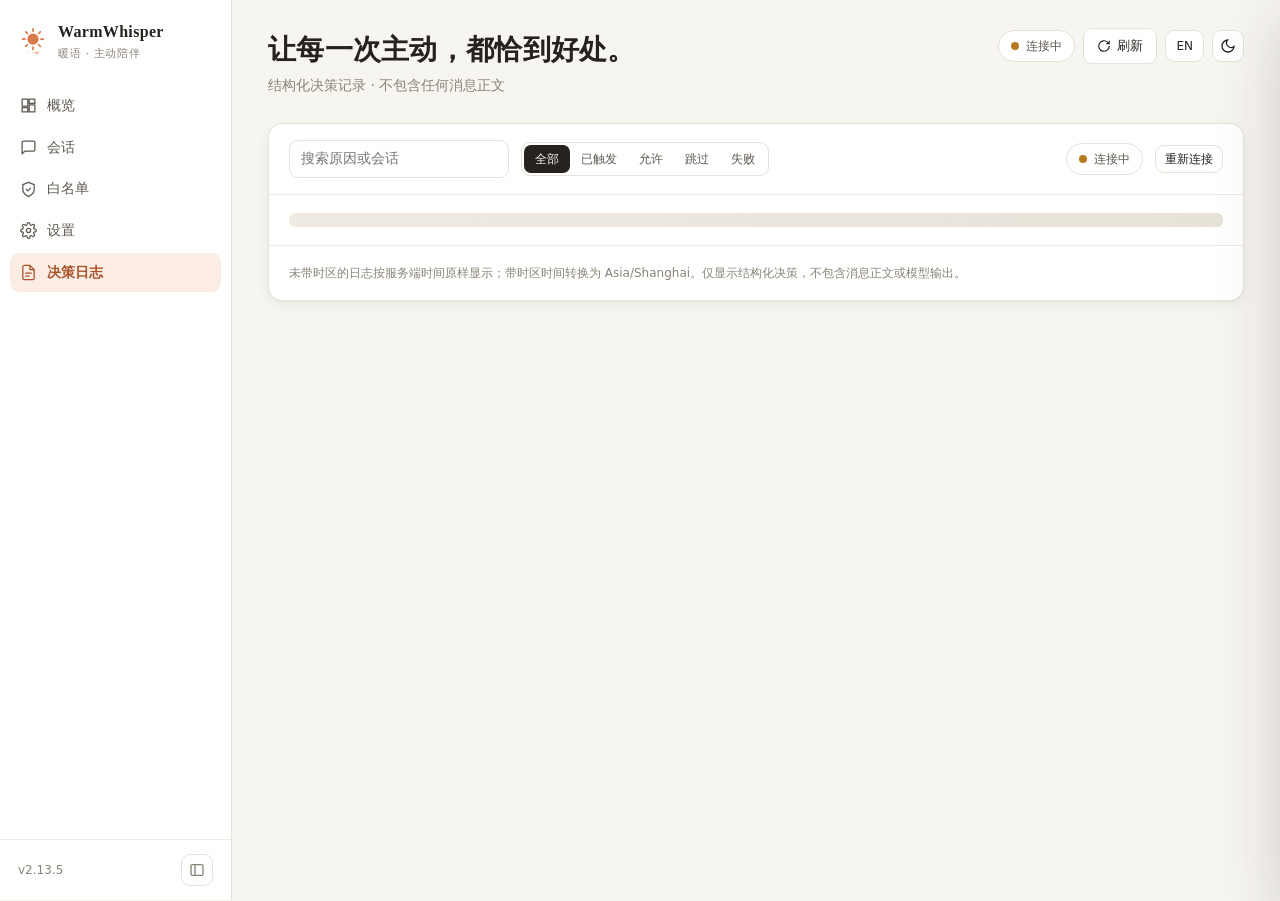
==== commit 1111588b: "Release v2.13.5: proactive diagnostics, atomic state and recall budgets" ====
--- a/pages/logs/index.html
+++ b/pages/logs/index.html
@@ -180,7 +180,7 @@
       <div><b>WarmWhisper</b><small>暖语 · 主动陪伴</small></div>
     </div>
     <nav class="nav" id="ww-nav"></nav>
-    <div class="side-foot"><span class="ver">v2.13.3</span><button class="iconbtn" id="ww-collapse" aria-label="折叠侧栏" title="折叠侧栏"><svg viewBox="0 0 24 24" fill="none" stroke="currentColor" stroke-width="2"><rect x="3" y="4" width="18" height="16" rx="2"/><path d="M9 4v16"/></svg></button></div>
+    <div class="side-foot"><span class="ver">v2.13.5</span><button class="iconbtn" id="ww-collapse" aria-label="折叠侧栏" title="折叠侧栏"><svg viewBox="0 0 24 24" fill="none" stroke="currentColor" stroke-width="2"><rect x="3" y="4" width="18" height="16" rx="2"/><path d="M9 4v16"/></svg></button></div>
   </aside>
   <main class="main" id="ww-main">
     <header class="top">
@@ -794,7 +794,7 @@
       await wait(450);
       if (e === "toggle") { if (typeof b.enabled !== "boolean") return er("enabled must be boolean"); db.global.enabled = b.enabled; return ok({ enabled: b.enabled }); }
       if (e === "mood") { const s = db.sessions.find((x) => x.session_id === b.session_id); if (!s) return er("session not found"); if (!(b.value >= 0 && b.value <= 100)) return er("value out of range"); s.mood = b.value; return ok({ session_id: s.session_id, mood: s.mood }); }
-      if (e === "test") { const s = db.sessions.find((x) => x.session_id === b.session_id); if (!s) return er("session not found"); s.today_count++; db.recent.unshift({ ...mk(0, now()), session_id: s.session_id, reason_codes: ["manual"], outcome: "triggered" }); return ok({ triggered: true, session_id: s.session_id }); }
+      if (e === "test") { const s = db.sessions.find((x) => x.session_id === b.session_id); if (!s) return er("session not found"); db.recent.unshift({ ...mk(0, now()), session_id: s.session_id, reason_codes: ["manual"], outcome: "triggered" }); return ok({ triggered: true, session_id: s.session_id, attempt: { generation_status: "generated", generation_reason: "ok", delivery_status: "sent", receipt_status: "disabled", reason_code: "ok" } }); }
       if (e === "sleep") { if (!hhmm.test(b.start || "") || !hhmm.test(b.end || "")) return er("invalid HH:MM"); db.settings.sleep_start = b.start; db.settings.sleep_end = b.end; return ok({ start: b.start, end: b.end }); }
       if (e === "reload") return ok({ reloaded: true });
       if (e === "whitelist") {
@@ -824,7 +824,7 @@
   section: SECTIONS.includes(qs.get("section")) ? qs.get("section") : PAGE_MAP[document.documentElement.dataset.page] || "overview",
   data: null, loading: true, loadError: null, conn: "connecting",
   q: "", type: "all", wlKind: "all", logQ: "", logOutcome: "all", drawer: null, busy: {}, sleepSaved: null, sleepDirty: false, sleepTimezone: "",
-  wlForm: { kind: "private", platform: "", id: "" }, wlErr: {}, sleepForm: { start: "", end: "" }, sleepErr: {}, testSid: "",
+  wlForm: { kind: "private", platform: "", id: "" }, wlErr: {}, sleepForm: { start: "", end: "" }, sleepErr: {}, testSid: "", lastTest: null,
 };
 let sse = null;
 const timers = new Set();
@@ -971,7 +971,7 @@
   </form></div>
   <div class="card"><div class="card-h"><h2>${L("手动测试", "Manual test")}</h2><span class="badge bad">${L("发送真实消息", "Sends a real message")}</span></div>
   <div class="card-b"><div class="field"><label for="ww-testsid">${L("选择已有会话", "Choose an existing session")}</label><select class="input" id="ww-testsid"><option value="">${L("— 请选择 —", "— Select —")}</option>${ss.map((s) => `<option value="${esc(s.session_id)}" ${S.testSid === s.session_id ? "selected" : ""}>${esc(parseSid(s.session_id).name)} · ${esc(parseSid(s.session_id).platform)}</option>`).join("")}</select></div>
-  <div class="row" style="margin-top:12px"><button class="btn primary" id="ww-testbtn" ${dis(!S.testSid || S.busy.test)}>${S.busy.test ? L("发送中…", "Sending…") : t("test_send")}</button><span class="note">${L("会弹出二次确认，不会自动执行。", "Requires confirmation; never runs automatically.")}</span></div></div></div>
+  <div class="row" style="margin-top:12px"><button class="btn primary" id="ww-testbtn" ${dis(!S.testSid || S.busy.test)}>${S.busy.test ? L("发送中…", "Sending…") : t("test_send")}</button><span class="note">${L("会弹出二次确认，不会自动执行。", "Requires confirmation; never runs automatically.")}</span></div>${S.lastTest ? `<p class="note" role="status">${esc(S.lastTest.sid)}<br>${esc(attemptSummary(S.lastTest.attempt))}</p>` : ""}</div></div>
   <div class="card"><div class="card-h"><h2>${L("启用范围", "Enable scope")}</h2></div><div class="card-b help">${L("主动消息仅会发往<b>白名单</b>中同时匹配平台实例与原生 ID 的会话。主动轮询开关位于概览页；关闭只停止主动轮询，消息合并与被动处理照常运行。", "Proactive messages only go to sessions on the <b>whitelist</b> matching both platform instance and native ID. The proactive polling switch is on Overview; turning it off only stops polling — merging and passive handling continue.")}</div></div>
   <div class="card"><div class="card-h"><h2>${L("消息合并", "Message merging")}</h2></div><div class="card-b help">${L("此页面不提供合并开关。如需启用或关闭，请在 AstrBot → 插件 → WarmWhisper 配置中修改 <code>merge_enabled</code>，然后在下方执行重载。", "No merge switch here. Change <code>merge_enabled</code> in AstrBot → Plugins → WarmWhisper config, then reload below.")}</div></div>
   <div class="card" style="grid-column:1/-1"><div class="toggle-row"><div><div class="name">${L("重载配置与状态", "Reload config & state")}</div><div class="note">${L("将从磁盘重新读取已持久化的配置与运行状态，未持久化的内存变更可能被覆盖。", "Re-reads persisted config and state from disk; unpersisted in-memory changes may be overwritten.")}</div></div><button class="btn" id="ww-reload" ${dis(S.busy.reload)}>${S.busy.reload ? L("重载中…", "Reloading…") : L("重载", "Reload")}</button></div></div>
@@ -1005,6 +1005,7 @@
       <div class="row"><input type="range" id="ww-mood-r" min="0" max="100" step="1" value="${esc(m)}" style="flex:1" aria-describedby="ww-mood-e"><input class="input num" id="ww-mood-n" type="number" min="0" max="100" step="1" value="${esc(m)}" style="width:76px" aria-label="${t("mood_edit")}" aria-invalid="${!!S.drawer.err}"></div>
       <span class="err-t" id="ww-mood-e">${esc(S.drawer.err || "")}</span></div>
       <button class="btn primary" type="submit" ${dis(S.busy.mood)}>${S.busy.mood ? t("saving") : t("save")}</button></form>
+    <div class="card" style="padding:16px;box-shadow:none"><div class="name">${L("最近一次主动尝试", "Latest proactive attempt")}</div><p class="note">${esc(attemptSummary(S.lastTest?.sid === s.session_id ? S.lastTest.attempt : s.last_attempt))}</p></div>
     <div class="card" style="padding:16px;box-shadow:none"><div class="name">${t("test_send")}</div><p class="note">${L("立即向该会话发送一条真实的主动消息。", "Immediately sends a real proactive message to this session.")}</p><button class="btn" id="ww-dtest" ${dis(S.busy.test)}>${S.busy.test ? L("发送中…", "Sending…") : t("test_send")}</button></div>
   </div>`;
   if (!dr.classList.contains("on")) { dr.classList.add("on"); sc.classList.add("on"); dr.setAttribute("aria-hidden", "false"); setTimeout(() => { const c = $("#ww-dclose"); c && c.focus(); }, 50); }
@@ -1090,13 +1091,24 @@
   if (r.ok && r.data && typeof r.data.enabled === "boolean") { S.data.global.enabled = r.data.enabled; announce(next ? L("主动消息已开启", "Proactive enabled") : L("主动消息已关闭", "Proactive disabled")); } else announce(L("切换失败：", "Toggle failed: ") + (r.message || L("响应格式无效", "Invalid response")), true);
   render();
 };
+const attemptSummary = (a) => {
+  if (!a || typeof a !== "object") return L("旧版后端未提供诊断", "Diagnostics unavailable on this backend");
+  const labels = { generated: L("正常生成", "Generated"), fallback: L("备用文案", "Fallback"), sent: L("平台发送调用成功", "Platform send succeeded"), failed: L("失败", "Failed"), unknown: L("结果未知", "Unknown"), not_started: L("未生成", "Not generated"), not_attempted: L("未执行", "Not attempted"), timeout: L("超时", "Timeout"), cancelled: L("已取消", "Cancelled"), acknowledged: L("核心已确认", "Core acknowledged"), pending: L("等待核心补报", "Receipt pending"), disabled: L("核心未启用", "Core disabled"), rejected: L("核心拒绝", "Core rejected") };
+  const label = (value) => labels[value] || L("未知", "Unknown");
+  return `${label(a.generation_status)} · ${label(a.delivery_status)} · ${label(a.receipt_status)} (${String(a.generation_reason || "unknown")} / ${String(a.reason_code || "unknown")})`;
+};
 const doTest = async (sid) => {
   if (S.busy.test) return;
+  S.lastTest = null;
   const p = parseSid(sid);
   if (!(await confirmDlg(L("发送测试消息？", "Send test message?"), `${esc(t("test_warn"))}<br><span class="mini">${esc(sid)}</span>`, L("确认发送", "Send"), true))) return;
   setBusy("test", true); const r = await request("post", "test", { session_id: sid }); S.busy.test = false;
-  if (r.ok && r.data && r.data.triggered === true) announce(L(`已向 ${p.name} 发送测试消息`, `Test sent to ${p.name}`));
-  else if (r.ok) announce(L("服务端未触发发送（triggered=false）", "Server did not trigger (triggered=false)"), true);
+  if (r.ok && r.data) {
+    S.lastTest = { sid, attempt: r.data.attempt };
+    const detail = attemptSummary(r.data.attempt);
+    if (r.data.triggered === true) announce(L(`已向 ${p.name} 发起发送：`, `Send to ${p.name}: `) + detail, r.data.attempt?.generation_status === "fallback");
+    else announce(L("未完成发送：", "Send not completed: ") + detail, true);
+  }
   else announce(L("测试失败：", "Test failed: ") + r.message, true);
   render();
 };
